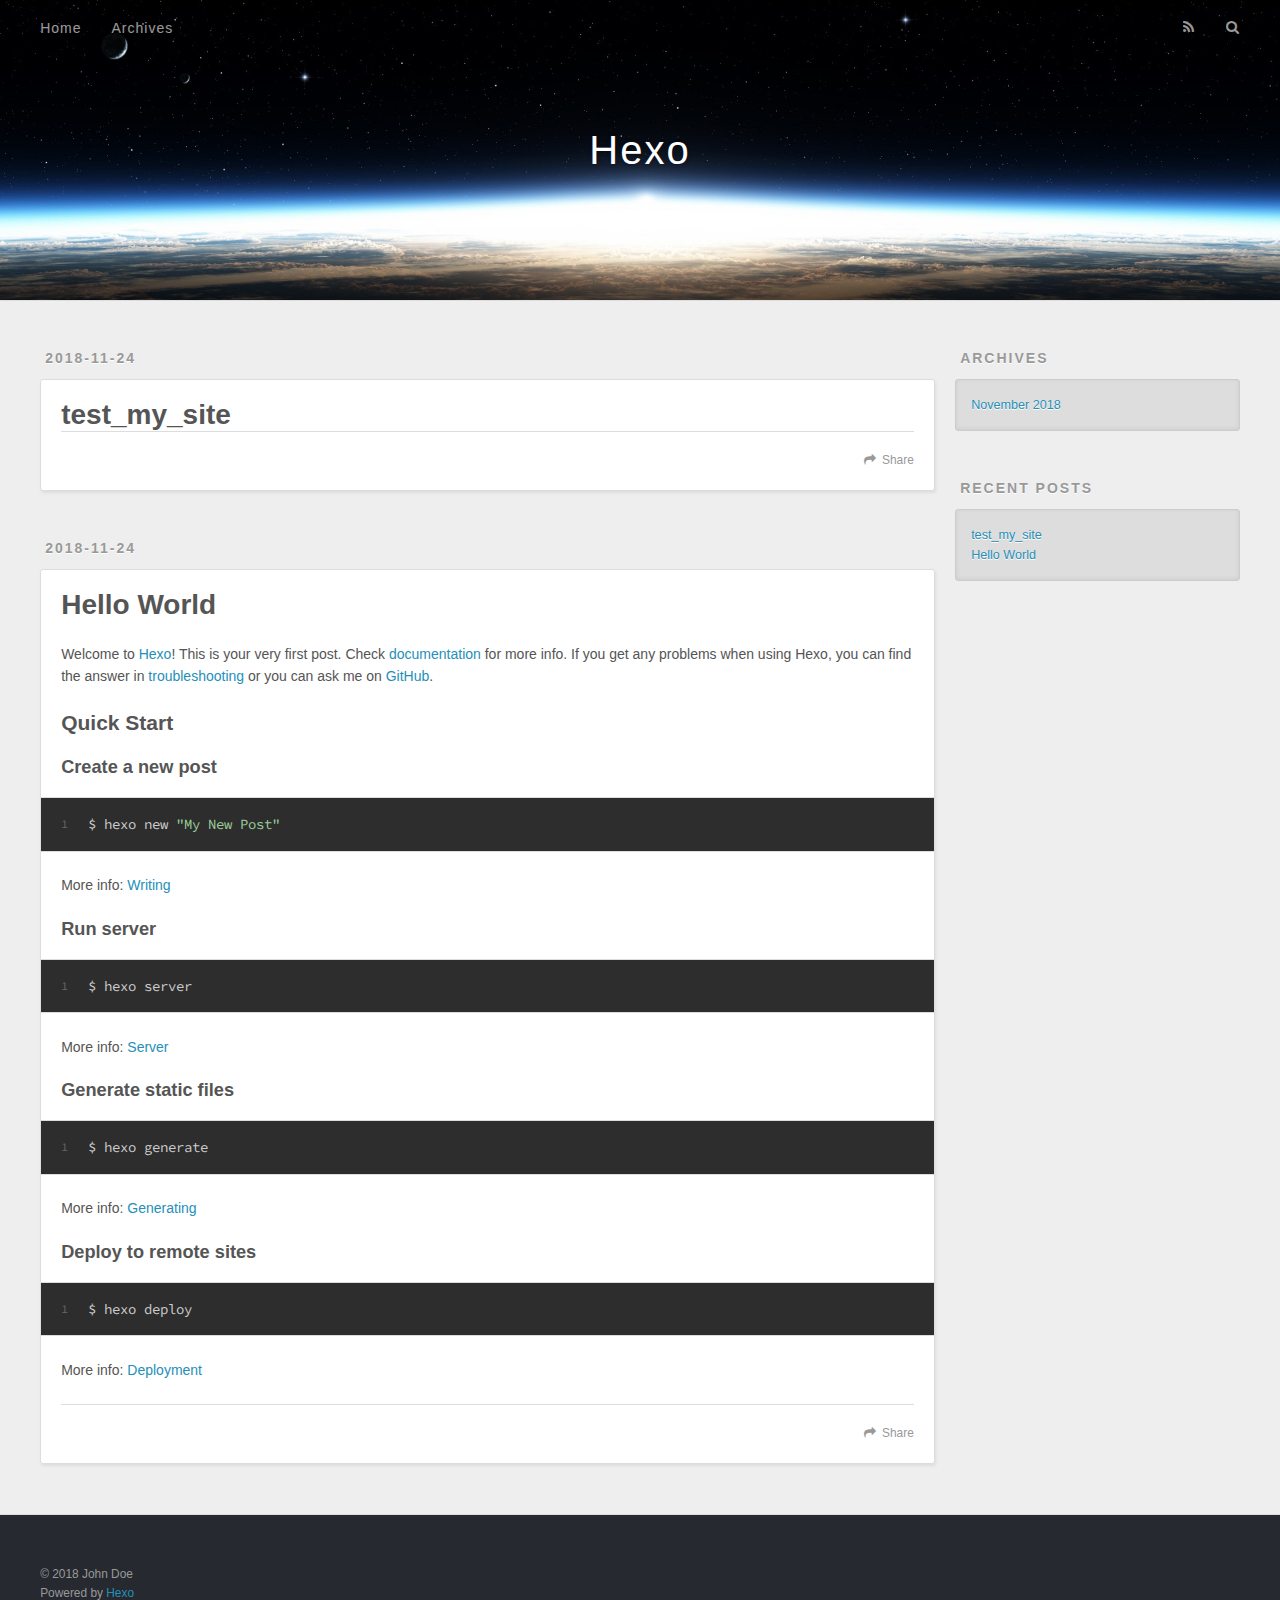
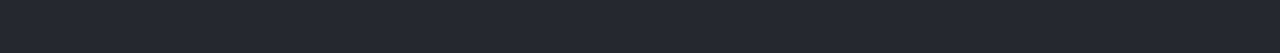
==== index.html @ c4f83f1c "Site updated: 2018-11-24 22:06:44" ====
<!DOCTYPE html>
<html>
<head><meta name="generator" content="Hexo 3.8.0">
  <meta charset="utf-8">
  

  
  <title>Hexo</title>
  <meta name="viewport" content="width=device-width, initial-scale=1, maximum-scale=1">
  <meta property="og:type" content="website">
<meta property="og:title" content="Hexo">
<meta property="og:url" content="http://yoursite.com/index.html">
<meta property="og:site_name" content="Hexo">
<meta property="og:locale" content="default">
<meta name="twitter:card" content="summary">
<meta name="twitter:title" content="Hexo">
  
    <link rel="alternate" href="/atom.xml" title="Hexo" type="application/atom+xml">
  
  
    <link rel="icon" href="/favicon.png">
  
  
    <link href="//fonts.googleapis.com/css?family=Source+Code+Pro" rel="stylesheet" type="text/css">
  
  <link rel="stylesheet" href="/css/style.css">
</head>
</html>
<body>
  <div id="container">
    <div id="wrap">
      <header id="header">
  <div id="banner"></div>
  <div id="header-outer" class="outer">
    <div id="header-title" class="inner">
      <h1 id="logo-wrap">
        <a href="/" id="logo">Hexo</a>
      </h1>
      
    </div>
    <div id="header-inner" class="inner">
      <nav id="main-nav">
        <a id="main-nav-toggle" class="nav-icon"></a>
        
          <a class="main-nav-link" href="/">Home</a>
        
          <a class="main-nav-link" href="/archives">Archives</a>
        
      </nav>
      <nav id="sub-nav">
        
          <a id="nav-rss-link" class="nav-icon" href="/atom.xml" title="RSS Feed"></a>
        
        <a id="nav-search-btn" class="nav-icon" title="Search"></a>
      </nav>
      <div id="search-form-wrap">
        <form action="//google.com/search" method="get" accept-charset="UTF-8" class="search-form"><input type="search" name="q" class="search-form-input" placeholder="Search"><button type="submit" class="search-form-submit">&#xF002;</button><input type="hidden" name="sitesearch" value="http://yoursite.com"></form>
      </div>
    </div>
  </div>
</header>
      <div class="outer">
        <section id="main">
  
    <article id="post-test-my-site" class="article article-type-post" itemscope="" itemprop="blogPost">
  <div class="article-meta">
    <a href="/2018/11/24/test-my-site/" class="article-date">
  <time datetime="2018-11-24T13:40:26.000Z" itemprop="datePublished">2018-11-24</time>
</a>
    
  </div>
  <div class="article-inner">
    
    
      <header class="article-header">
        
  
    <h1 itemprop="name">
      <a class="article-title" href="/2018/11/24/test-my-site/">test_my_site</a>
    </h1>
  

      </header>
    
    <div class="article-entry" itemprop="articleBody">
      
        
      
    </div>
    <footer class="article-footer">
      <a data-url="http://yoursite.com/2018/11/24/test-my-site/" data-id="cjovj2zyd0000s9ovvcb8umfa" class="article-share-link">Share</a>
      
      
    </footer>
  </div>
  
</article>


  
    <article id="post-hello-world" class="article article-type-post" itemscope="" itemprop="blogPost">
  <div class="article-meta">
    <a href="/2018/11/24/hello-world/" class="article-date">
  <time datetime="2018-11-24T13:38:12.000Z" itemprop="datePublished">2018-11-24</time>
</a>
    
  </div>
  <div class="article-inner">
    
    
      <header class="article-header">
        
  
    <h1 itemprop="name">
      <a class="article-title" href="/2018/11/24/hello-world/">Hello World</a>
    </h1>
  

      </header>
    
    <div class="article-entry" itemprop="articleBody">
      
        <p>Welcome to <a href="https://hexo.io/" target="_blank" rel="noopener">Hexo</a>! This is your very first post. Check <a href="https://hexo.io/docs/" target="_blank" rel="noopener">documentation</a> for more info. If you get any problems when using Hexo, you can find the answer in <a href="https://hexo.io/docs/troubleshooting.html" target="_blank" rel="noopener">troubleshooting</a> or you can ask me on <a href="https://github.com/hexojs/hexo/issues" target="_blank" rel="noopener">GitHub</a>.</p>
<h2 id="Quick-Start"><a href="#Quick-Start" class="headerlink" title="Quick Start"></a>Quick Start</h2><h3 id="Create-a-new-post"><a href="#Create-a-new-post" class="headerlink" title="Create a new post"></a>Create a new post</h3><figure class="highlight bash"><table><tr><td class="gutter"><pre><span class="line">1</span><br></pre></td><td class="code"><pre><span class="line">$ hexo new <span class="string">"My New Post"</span></span><br></pre></td></tr></table></figure>
<p>More info: <a href="https://hexo.io/docs/writing.html" target="_blank" rel="noopener">Writing</a></p>
<h3 id="Run-server"><a href="#Run-server" class="headerlink" title="Run server"></a>Run server</h3><figure class="highlight bash"><table><tr><td class="gutter"><pre><span class="line">1</span><br></pre></td><td class="code"><pre><span class="line">$ hexo server</span><br></pre></td></tr></table></figure>
<p>More info: <a href="https://hexo.io/docs/server.html" target="_blank" rel="noopener">Server</a></p>
<h3 id="Generate-static-files"><a href="#Generate-static-files" class="headerlink" title="Generate static files"></a>Generate static files</h3><figure class="highlight bash"><table><tr><td class="gutter"><pre><span class="line">1</span><br></pre></td><td class="code"><pre><span class="line">$ hexo generate</span><br></pre></td></tr></table></figure>
<p>More info: <a href="https://hexo.io/docs/generating.html" target="_blank" rel="noopener">Generating</a></p>
<h3 id="Deploy-to-remote-sites"><a href="#Deploy-to-remote-sites" class="headerlink" title="Deploy to remote sites"></a>Deploy to remote sites</h3><figure class="highlight bash"><table><tr><td class="gutter"><pre><span class="line">1</span><br></pre></td><td class="code"><pre><span class="line">$ hexo deploy</span><br></pre></td></tr></table></figure>
<p>More info: <a href="https://hexo.io/docs/deployment.html" target="_blank" rel="noopener">Deployment</a></p>

      
    </div>
    <footer class="article-footer">
      <a data-url="http://yoursite.com/2018/11/24/hello-world/" data-id="cjovj2zyi0001s9ov8eimo63n" class="article-share-link">Share</a>
      
      
    </footer>
  </div>
  
</article>


  


</section>
        
          <aside id="sidebar">
  
    

  
    

  
    
  
    
  <div class="widget-wrap">
    <h3 class="widget-title">Archives</h3>
    <div class="widget">
      <ul class="archive-list"><li class="archive-list-item"><a class="archive-list-link" href="/archives/2018/11/">November 2018</a></li></ul>
    </div>
  </div>


  
    
  <div class="widget-wrap">
    <h3 class="widget-title">Recent Posts</h3>
    <div class="widget">
      <ul>
        
          <li>
            <a href="/2018/11/24/test-my-site/">test_my_site</a>
          </li>
        
          <li>
            <a href="/2018/11/24/hello-world/">Hello World</a>
          </li>
        
      </ul>
    </div>
  </div>

  
</aside>
        
      </div>
      <footer id="footer">
  
  <div class="outer">
    <div id="footer-info" class="inner">
      &copy; 2018 John Doe<br>
      Powered by <a href="http://hexo.io/" target="_blank">Hexo</a>
    </div>
  </div>
</footer>
    </div>
    <nav id="mobile-nav">
  
    <a href="/" class="mobile-nav-link">Home</a>
  
    <a href="/archives" class="mobile-nav-link">Archives</a>
  
</nav>
    

<script src="//ajax.googleapis.com/ajax/libs/jquery/2.0.3/jquery.min.js"></script>


  <link rel="stylesheet" href="/fancybox/jquery.fancybox.css">
  <script src="/fancybox/jquery.fancybox.pack.js"></script>


<script src="/js/script.js"></script>



  </div>
</body>
</html>
---- css/style.css ----
body {
  width: 100%;
}
body:before,
body:after {
  content: "";
  display: table;
}
body:after {
  clear: both;
}
html,
body,
div,
span,
applet,
object,
iframe,
h1,
h2,
h3,
h4,
h5,
h6,
p,
blockquote,
pre,
a,
abbr,
acronym,
address,
big,
cite,
code,
del,
dfn,
em,
img,
ins,
kbd,
q,
s,
samp,
small,
strike,
strong,
sub,
sup,
tt,
var,
dl,
dt,
dd,
ol,
ul,
li,
fieldset,
form,
label,
legend,
table,
caption,
tbody,
tfoot,
thead,
tr,
th,
td {
  margin: 0;
  padding: 0;
  border: 0;
  outline: 0;
  font-weight: inherit;
  font-style: inherit;
  font-family: inherit;
  font-size: 100%;
  vertical-align: baseline;
}
body {
  line-height: 1;
  color: #000;
  background: #fff;
}
ol,
ul {
  list-style: none;
}
table {
  border-collapse: separate;
  border-spacing: 0;
  vertical-align: middle;
}
caption,
th,
td {
  text-align: left;
  font-weight: normal;
  vertical-align: middle;
}
a img {
  border: none;
}
input,
button {
  margin: 0;
  padding: 0;
}
input::-moz-focus-inner,
button::-moz-focus-inner {
  border: 0;
  padding: 0;
}
@font-face {
  font-family: FontAwesome;
  font-style: normal;
  font-weight: normal;
  src: url("fonts/fontawesome-webfont.eot?v=#4.0.3");
  src: url("fonts/fontawesome-webfont.eot?#iefix&v=#4.0.3") format("embedded-opentype"), url("fonts/fontawesome-webfont.woff?v=#4.0.3") format("woff"), url("fonts/fontawesome-webfont.ttf?v=#4.0.3") format("truetype"), url("fonts/fontawesome-webfont.svg#fontawesomeregular?v=#4.0.3") format("svg");
}
html,
body,
#container {
  height: 100%;
}
body {
  background: #eee;
  font: 14px -apple-system, BlinkMacSystemFont, "Segoe UI", "Roboto", "Oxygen", "Ubuntu", "Cantarell", "Fira Sans", "Droid Sans", "Helvetica Neue", sans-serif;
  -webkit-text-size-adjust: 100%;
}
.outer {
  max-width: 1220px;
  margin: 0 auto;
  padding: 0 20px;
}
.outer:before,
.outer:after {
  content: "";
  display: table;
}
.outer:after {
  clear: both;
}
.inner {
  display: inline;
  float: left;
  width: 98.33333333333333%;
  margin: 0 0.833333333333333%;
}
.left,
.alignleft {
  float: left;
}
.right,
.alignright {
  float: right;
}
.clear {
  clear: both;
}
#container {
  position: relative;
}
.mobile-nav-on {
  overflow: hidden;
}
#wrap {
  height: 100%;
  width: 100%;
  position: absolute;
  top: 0;
  left: 0;
  -webkit-transition: 0.2s ease-out;
  -moz-transition: 0.2s ease-out;
  -ms-transition: 0.2s ease-out;
  transition: 0.2s ease-out;
  z-index: 1;
  background: #eee;
}
.mobile-nav-on #wrap {
  left: 280px;
}
@media screen and (min-width: 768px) {
  #main {
    display: inline;
    float: left;
    width: 73.33333333333333%;
    margin: 0 0.833333333333333%;
  }
}
.article-date,
.article-category-link,
.archive-year,
.widget-title {
  text-decoration: none;
  text-transform: uppercase;
  letter-spacing: 2px;
  color: #999;
  margin-bottom: 1em;
  margin-left: 5px;
  line-height: 1em;
  text-shadow: 0 1px #fff;
  font-weight: bold;
}
.article-inner,
.archive-article-inner {
  background: #fff;
  -webkit-box-shadow: 1px 2px 3px #ddd;
  box-shadow: 1px 2px 3px #ddd;
  border: 1px solid #ddd;
  border-radius: 3px;
}
.article-entry h1,
.widget h1 {
  font-size: 2em;
}
.article-entry h2,
.widget h2 {
  font-size: 1.5em;
}
.article-entry h3,
.widget h3 {
  font-size: 1.3em;
}
.article-entry h4,
.widget h4 {
  font-size: 1.2em;
}
.article-entry h5,
.widget h5 {
  font-size: 1em;
}
.article-entry h6,
.widget h6 {
  font-size: 1em;
  color: #999;
}
.article-entry hr,
.widget hr {
  border: 1px dashed #ddd;
}
.article-entry strong,
.widget strong {
  font-weight: bold;
}
.article-entry em,
.widget em,
.article-entry cite,
.widget cite {
  font-style: italic;
}
.article-entry sup,
.widget sup,
.article-entry sub,
.widget sub {
  font-size: 0.75em;
  line-height: 0;
  position: relative;
  vertical-align: baseline;
}
.article-entry sup,
.widget sup {
  top: -0.5em;
}
.article-entry sub,
.widget sub {
  bottom: -0.2em;
}
.article-entry small,
.widget small {
  font-size: 0.85em;
}
.article-entry acronym,
.widget acronym,
.article-entry abbr,
.widget abbr {
  border-bottom: 1px dotted;
}
.article-entry ul,
.widget ul,
.article-entry ol,
.widget ol,
.article-entry dl,
.widget dl {
  margin: 0 20px;
  line-height: 1.6em;
}
.article-entry ul ul,
.widget ul ul,
.article-entry ol ul,
.widget ol ul,
.article-entry ul ol,
.widget ul ol,
.article-entry ol ol,
.widget ol ol {
  margin-top: 0;
  margin-bottom: 0;
}
.article-entry ul,
.widget ul {
  list-style: disc;
}
.article-entry ol,
.widget ol {
  list-style: decimal;
}
.article-entry dt,
.widget dt {
  font-weight: bold;
}
#header {
  height: 300px;
  position: relative;
  border-bottom: 1px solid #ddd;
}
#header:before,
#header:after {
  content: "";
  position: absolute;
  left: 0;
  right: 0;
  height: 40px;
}
#header:before {
  top: 0;
  background: -webkit-linear-gradient(rgba(0,0,0,0.2), transparent);
  background: -moz-linear-gradient(rgba(0,0,0,0.2), transparent);
  background: -ms-linear-gradient(rgba(0,0,0,0.2), transparent);
  background: linear-gradient(rgba(0,0,0,0.2), transparent);
}
#header:after {
  bottom: 0;
  background: -webkit-linear-gradient(transparent, rgba(0,0,0,0.2));
  background: -moz-linear-gradient(transparent, rgba(0,0,0,0.2));
  background: -ms-linear-gradient(transparent, rgba(0,0,0,0.2));
  background: linear-gradient(transparent, rgba(0,0,0,0.2));
}
#header-outer {
  height: 100%;
  position: relative;
}
#header-inner {
  position: relative;
  overflow: hidden;
}
#banner {
  position: absolute;
  top: 0;
  left: 0;
  width: 100%;
  height: 100%;
  background: url("images/banner.jpg") center #000;
  -webkit-background-size: cover;
  -moz-background-size: cover;
  background-size: cover;
  z-index: -1;
}
#header-title {
  text-align: center;
  height: 40px;
  position: absolute;
  top: 50%;
  left: 0;
  margin-top: -20px;
}
#logo,
#subtitle {
  text-decoration: none;
  color: #fff;
  font-weight: 300;
  text-shadow: 0 1px 4px rgba(0,0,0,0.3);
}
#logo {
  font-size: 40px;
  line-height: 40px;
  letter-spacing: 2px;
}
#subtitle {
  font-size: 16px;
  line-height: 16px;
  letter-spacing: 1px;
}
#subtitle-wrap {
  margin-top: 16px;
}
#main-nav {
  float: left;
  margin-left: -15px;
}
.nav-icon,
.main-nav-link {
  float: left;
  color: #fff;
  opacity: 0.6;
  text-decoration: none;
  text-shadow: 0 1px rgba(0,0,0,0.2);
  -webkit-transition: opacity 0.2s;
  -moz-transition: opacity 0.2s;
  -ms-transition: opacity 0.2s;
  transition: opacity 0.2s;
  display: block;
  padding: 20px 15px;
}
.nav-icon:hover,
.main-nav-link:hover {
  opacity: 1;
}
.nav-icon {
  font-family: FontAwesome;
  text-align: center;
  font-size: 14px;
  width: 14px;
  height: 14px;
  padding: 20px 15px;
  position: relative;
  cursor: pointer;
}
.main-nav-link {
  font-weight: 300;
  letter-spacing: 1px;
}
@media screen and (max-width: 479px) {
  .main-nav-link {
    display: none;
  }
}
#main-nav-toggle {
  display: none;
}
#main-nav-toggle:before {
  content: "\f0c9";
}
@media screen and (max-width: 479px) {
  #main-nav-toggle {
    display: block;
  }
}
#sub-nav {
  float: right;
  margin-right: -15px;
}
#nav-rss-link:before {
  content: "\f09e";
}
#nav-search-btn:before {
  content: "\f002";
}
#search-form-wrap {
  position: absolute;
  top: 15px;
  width: 150px;
  height: 30px;
  right: -150px;
  opacity: 0;
  -webkit-transition: 0.2s ease-out;
  -moz-transition: 0.2s ease-out;
  -ms-transition: 0.2s ease-out;
  transition: 0.2s ease-out;
}
#search-form-wrap.on {
  opacity: 1;
  right: 0;
}
@media screen and (max-width: 479px) {
  #search-form-wrap {
    width: 100%;
    right: -100%;
  }
}
.search-form {
  position: absolute;
  top: 0;
  left: 0;
  right: 0;
  background: #fff;
  padding: 5px 15px;
  border-radius: 15px;
  -webkit-box-shadow: 0 0 10px rgba(0,0,0,0.3);
  box-shadow: 0 0 10px rgba(0,0,0,0.3);
}
.search-form-input {
  border: none;
  background: none;
  color: #555;
  width: 100%;
  font: 13px -apple-system, BlinkMacSystemFont, "Segoe UI", "Roboto", "Oxygen", "Ubuntu", "Cantarell", "Fira Sans", "Droid Sans", "Helvetica Neue", sans-serif;
  outline: none;
}
.search-form-input::-webkit-search-results-decoration,
.search-form-input::-webkit-search-cancel-button {
  -webkit-appearance: none;
}
.search-form-submit {
  position: absolute;
  top: 50%;
  right: 10px;
  margin-top: -7px;
  font: 13px FontAwesome;
  border: none;
  background: none;
  color: #bbb;
  cursor: pointer;
}
.search-form-submit:hover,
.search-form-submit:focus {
  color: #777;
}
.article {
  margin: 50px 0;
}
.article-inner {
  overflow: hidden;
}
.article-meta:before,
.article-meta:after {
  content: "";
  display: table;
}
.article-meta:after {
  clear: both;
}
.article-date {
  float: left;
}
.article-category {
  float: left;
  line-height: 1em;
  color: #ccc;
  text-shadow: 0 1px #fff;
  margin-left: 8px;
}
.article-category:before {
  content: "\2022";
}
.article-category-link {
  margin: 0 12px 1em;
}
.article-header {
  padding: 20px 20px 0;
}
.article-title {
  text-decoration: none;
  font-size: 2em;
  font-weight: bold;
  color: #555;
  line-height: 1.1em;
  -webkit-transition: color 0.2s;
  -moz-transition: color 0.2s;
  -ms-transition: color 0.2s;
  transition: color 0.2s;
}
a.article-title:hover {
  color: #258fb8;
}
.article-entry {
  color: #555;
  padding: 0 20px;
}
.article-entry:before,
.article-entry:after {
  content: "";
  display: table;
}
.article-entry:after {
  clear: both;
}
.article-entry p,
.article-entry table {
  line-height: 1.6em;
  margin: 1.6em 0;
}
.article-entry h1,
.article-entry h2,
.article-entry h3,
.article-entry h4,
.article-entry h5,
.article-entry h6 {
  font-weight: bold;
}
.article-entry h1,
.article-entry h2,
.article-entry h3,
.article-entry h4,
.article-entry h5,
.article-entry h6 {
  line-height: 1.1em;
  margin: 1.1em 0;
}
.article-entry a {
  color: #258fb8;
  text-decoration: none;
}
.article-entry a:hover {
  text-decoration: underline;
}
.article-entry ul,
.article-entry ol,
.article-entry dl {
  margin-top: 1.6em;
  margin-bottom: 1.6em;
}
.article-entry img,
.article-entry video {
  max-width: 100%;
  height: auto;
  display: block;
  margin: auto;
}
.article-entry iframe {
  border: none;
}
.article-entry table {
  width: 100%;
  border-collapse: collapse;
  border-spacing: 0;
}
.article-entry th {
  font-weight: bold;
  border-bottom: 3px solid #ddd;
  padding-bottom: 0.5em;
}
.article-entry td {
  border-bottom: 1px solid #ddd;
  padding: 10px 0;
}
.article-entry blockquote {
  font-family: Georgia, "Times New Roman", serif;
  font-size: 1.4em;
  margin: 1.6em 20px;
  text-align: center;
}
.article-entry blockquote footer {
  font-size: 14px;
  margin: 1.6em 0;
  font-family: -apple-system, BlinkMacSystemFont, "Segoe UI", "Roboto", "Oxygen", "Ubuntu", "Cantarell", "Fira Sans", "Droid Sans", "Helvetica Neue", sans-serif;
}
.article-entry blockquote footer cite:before {
  content: "—";
  padding: 0 0.5em;
}
.article-entry .pullquote {
  text-align: left;
  width: 45%;
  margin: 0;
}
.article-entry .pullquote.left {
  margin-left: 0.5em;
  margin-right: 1em;
}
.article-entry .pullquote.right {
  margin-right: 0.5em;
  margin-left: 1em;
}
.article-entry .caption {
  color: #999;
  display: block;
  font-size: 0.9em;
  margin-top: 0.5em;
  position: relative;
  text-align: center;
}
.article-entry .video-container {
  position: relative;
  padding-top: 56.25%;
  height: 0;
  overflow: hidden;
}
.article-entry .video-container iframe,
.article-entry .video-container object,
.article-entry .video-container embed {
  position: absolute;
  top: 0;
  left: 0;
  width: 100%;
  height: 100%;
  margin-top: 0;
}
.article-more-link a {
  display: inline-block;
  line-height: 1em;
  padding: 6px 15px;
  border-radius: 15px;
  background: #eee;
  color: #999;
  text-shadow: 0 1px #fff;
  text-decoration: none;
}
.article-more-link a:hover {
  background: #258fb8;
  color: #fff;
  text-decoration: none;
  text-shadow: 0 1px #1e7293;
}
.article-footer {
  font-size: 0.85em;
  line-height: 1.6em;
  border-top: 1px solid #ddd;
  padding-top: 1.6em;
  margin: 0 20px 20px;
}
.article-footer:before,
.article-footer:after {
  content: "";
  display: table;
}
.article-footer:after {
  clear: both;
}
.article-footer a {
  color: #999;
  text-decoration: none;
}
.article-footer a:hover {
  color: #555;
}
.article-tag-list-item {
  float: left;
  margin-right: 10px;
}
.article-tag-list-link:before {
  content: "#";
}
.article-comment-link {
  float: right;
}
.article-comment-link:before {
  content: "\f075";
  font-family: FontAwesome;
  padding-right: 8px;
}
.article-share-link {
  cursor: pointer;
  float: right;
  margin-left: 20px;
}
.article-share-link:before {
  content: "\f064";
  font-family: FontAwesome;
  padding-right: 6px;
}
#article-nav {
  position: relative;
}
#article-nav:before,
#article-nav:after {
  content: "";
  display: table;
}
#article-nav:after {
  clear: both;
}
@media screen and (min-width: 768px) {
  #article-nav {
    margin: 50px 0;
  }
  #article-nav:before {
    width: 8px;
    height: 8px;
    position: absolute;
    top: 50%;
    left: 50%;
    margin-top: -4px;
    margin-left: -4px;
    content: "";
    border-radius: 50%;
    background: #ddd;
    -webkit-box-shadow: 0 1px 2px #fff;
    box-shadow: 0 1px 2px #fff;
  }
}
.article-nav-link-wrap {
  text-decoration: none;
  text-shadow: 0 1px #fff;
  color: #999;
  -webkit-box-sizing: border-box;
  -moz-box-sizing: border-box;
  box-sizing: border-box;
  margin-top: 50px;
  text-align: center;
  display: block;
}
.article-nav-link-wrap:hover {
  color: #555;
}
@media screen and (min-width: 768px) {
  .article-nav-link-wrap {
    width: 50%;
    margin-top: 0;
  }
}
@media screen and (min-width: 768px) {
  #article-nav-newer {
    float: left;
    text-align: right;
    padding-right: 20px;
  }
}
@media screen and (min-width: 768px) {
  #article-nav-older {
    float: right;
    text-align: left;
    padding-left: 20px;
  }
}
.article-nav-caption {
  text-transform: uppercase;
  letter-spacing: 2px;
  color: #ddd;
  line-height: 1em;
  font-weight: bold;
}
#article-nav-newer .article-nav-caption {
  margin-right: -2px;
}
.article-nav-title {
  font-size: 0.85em;
  line-height: 1.6em;
  margin-top: 0.5em;
}
.article-share-box {
  position: absolute;
  display: none;
  background: #fff;
  -webkit-box-shadow: 1px 2px 10px rgba(0,0,0,0.2);
  box-shadow: 1px 2px 10px rgba(0,0,0,0.2);
  border-radius: 3px;
  margin-left: -145px;
  overflow: hidden;
  z-index: 1;
}
.article-share-box.on {
  display: block;
}
.article-share-input {
  width: 100%;
  background: none;
  -webkit-box-sizing: border-box;
  -moz-box-sizing: border-box;
  box-sizing: border-box;
  font: 14px -apple-system, BlinkMacSystemFont, "Segoe UI", "Roboto", "Oxygen", "Ubuntu", "Cantarell", "Fira Sans", "Droid Sans", "Helvetica Neue", sans-serif;
  padding: 0 15px;
  color: #555;
  outline: none;
  border: 1px solid #ddd;
  border-radius: 3px 3px 0 0;
  height: 36px;
  line-height: 36px;
}
.article-share-links {
  background: #eee;
}
.article-share-links:before,
.article-share-links:after {
  content: "";
  display: table;
}
.article-share-links:after {
  clear: both;
}
.article-share-twitter,
.article-share-facebook,
.article-share-pinterest,
.article-share-google {
  width: 50px;
  height: 36px;
  display: block;
  float: left;
  position: relative;
  color: #999;
  text-shadow: 0 1px #fff;
}
.article-share-twitter:before,
.article-share-facebook:before,
.article-share-pinterest:before,
.article-share-google:before {
  font-size: 20px;
  font-family: FontAwesome;
  width: 20px;
  height: 20px;
  position: absolute;
  top: 50%;
  left: 50%;
  margin-top: -10px;
  margin-left: -10px;
  text-align: center;
}
.article-share-twitter:hover,
.article-share-facebook:hover,
.article-share-pinterest:hover,
.article-share-google:hover {
  color: #fff;
}
.article-share-twitter:before {
  content: "\f099";
}
.article-share-twitter:hover {
  background: #00aced;
  text-shadow: 0 1px #008abe;
}
.article-share-facebook:before {
  content: "\f09a";
}
.article-share-facebook:hover {
  background: #3b5998;
  text-shadow: 0 1px #2f477a;
}
.article-share-pinterest:before {
  content: "\f0d2";
}
.article-share-pinterest:hover {
  background: #cb2027;
  text-shadow: 0 1px #a21a1f;
}
.article-share-google:before {
  content: "\f0d5";
}
.article-share-google:hover {
  background: #dd4b39;
  text-shadow: 0 1px #be3221;
}
.article-gallery {
  background: #000;
  position: relative;
}
.article-gallery-photos {
  position: relative;
  overflow: hidden;
}
.article-gallery-img {
  display: none;
  max-width: 100%;
}
.article-gallery-img:first-child {
  display: block;
}
.article-gallery-img.loaded {
  position: absolute;
  display: block;
}
.article-gallery-img img {
  display: block;
  max-width: 100%;
  margin: 0 auto;
}
#comments {
  background: #fff;
  -webkit-box-shadow: 1px 2px 3px #ddd;
  box-shadow: 1px 2px 3px #ddd;
  padding: 20px;
  border: 1px solid #ddd;
  border-radius: 3px;
  margin: 50px 0;
}
#comments a {
  color: #258fb8;
}
.archives-wrap {
  margin: 50px 0;
}
.archives:before,
.archives:after {
  content: "";
  display: table;
}
.archives:after {
  clear: both;
}
.archive-year-wrap {
  margin-bottom: 1em;
}
.archives {
  -webkit-column-gap: 10px;
  -moz-column-gap: 10px;
  column-gap: 10px;
}
@media screen and (min-width: 480px) and (max-width: 767px) {
  .archives {
    -webkit-column-count: 2;
    -moz-column-count: 2;
    column-count: 2;
  }
}
@media screen and (min-width: 768px) {
  .archives {
    -webkit-column-count: 3;
    -moz-column-count: 3;
    column-count: 3;
  }
}
.archive-article {
  -webkit-column-break-inside: avoid;
  page-break-inside: avoid;
  overflow: hidden;
  break-inside: avoid-column;
}
.archive-article-inner {
  padding: 10px;
  margin-bottom: 15px;
}
.archive-article-title {
  text-decoration: none;
  font-weight: bold;
  color: #555;
  -webkit-transition: color 0.2s;
  -moz-transition: color 0.2s;
  -ms-transition: color 0.2s;
  transition: color 0.2s;
  line-height: 1.6em;
}
.archive-article-title:hover {
  color: #258fb8;
}
.archive-article-footer {
  margin-top: 1em;
}
.archive-article-date {
  color: #999;
  text-decoration: none;
  font-size: 0.85em;
  line-height: 1em;
  margin-bottom: 0.5em;
  display: block;
}
#page-nav {
  margin: 50px auto;
  background: #fff;
  -webkit-box-shadow: 1px 2px 3px #ddd;
  box-shadow: 1px 2px 3px #ddd;
  border: 1px solid #ddd;
  border-radius: 3px;
  text-align: center;
  color: #999;
  overflow: hidden;
}
#page-nav:before,
#page-nav:after {
  content: "";
  display: table;
}
#page-nav:after {
  clear: both;
}
#page-nav a,
#page-nav span {
  padding: 10px 20px;
  line-height: 1;
  height: 2ex;
}
#page-nav a {
  color: #999;
  text-decoration: none;
}
#page-nav a:hover {
  background: #999;
  color: #fff;
}
#page-nav .prev {
  float: left;
}
#page-nav .next {
  float: right;
}
#page-nav .page-number {
  display: inline-block;
}
@media screen and (max-width: 479px) {
  #page-nav .page-number {
    display: none;
  }
}
#page-nav .current {
  color: #555;
  font-weight: bold;
}
#page-nav .space {
  color: #ddd;
}
#footer {
  background: #262a30;
  padding: 50px 0;
  border-top: 1px solid #ddd;
  color: #999;
}
#footer a {
  color: #258fb8;
  text-decoration: none;
}
#footer a:hover {
  text-decoration: underline;
}
#footer-info {
  line-height: 1.6em;
  font-size: 0.85em;
}
.article-entry pre,
.article-entry .highlight {
  background: #2d2d2d;
  margin: 0 -20px;
  padding: 15px 20px;
  border-style: solid;
  border-color: #ddd;
  border-width: 1px 0;
  overflow: auto;
  color: #ccc;
  line-height: 22.400000000000002px;
}
.article-entry .highlight .gutter pre,
.article-entry .gist .gist-file .gist-data .line-numbers {
  color: #666;
  font-size: 0.85em;
}
.article-entry pre,
.article-entry code {
  font-family: "Source Code Pro", Consolas, Monaco, Menlo, Consolas, monospace;
}
.article-entry code {
  background: #eee;
  text-shadow: 0 1px #fff;
  padding: 0 0.3em;
}
.article-entry pre code {
  background: none;
  text-shadow: none;
  padding: 0;
}
.article-entry .highlight pre {
  border: none;
  margin: 0;
  padding: 0;
}
.article-entry .highlight table {
  margin: 0;
  width: auto;
}
.article-entry .highlight td {
  border: none;
  padding: 0;
}
.article-entry .highlight figcaption {
  font-size: 0.85em;
  color: #999;
  line-height: 1em;
  margin-bottom: 1em;
}
.article-entry .highlight figcaption:before,
.article-entry .highlight figcaption:after {
  content: "";
  display: table;
}
.article-entry .highlight figcaption:after {
  clear: both;
}
.article-entry .highlight figcaption a {
  float: right;
}
.article-entry .highlight .gutter pre {
  text-align: right;
  padding-right: 20px;
}
.article-entry .highlight .line {
  height: 22.400000000000002px;
}
.article-entry .highlight .line.marked {
  background: #515151;
}
.article-entry .gist {
  margin: 0 -20px;
  border-style: solid;
  border-color: #ddd;
  border-width: 1px 0;
  background: #2d2d2d;
  padding: 15px 20px 15px 0;
}
.article-entry .gist .gist-file {
  border: none;
  font-family: "Source Code Pro", Consolas, Monaco, Menlo, Consolas, monospace;
  margin: 0;
}
.article-entry .gist .gist-file .gist-data {
  background: none;
  border: none;
}
.article-entry .gist .gist-file .gist-data .line-numbers {
  background: none;
  border: none;
  padding: 0 20px 0 0;
}
.article-entry .gist .gist-file .gist-data .line-data {
  padding: 0 !important;
}
.article-entry .gist .gist-file .highlight {
  margin: 0;
  padding: 0;
  border: none;
}
.article-entry .gist .gist-file .gist-meta {
  background: #2d2d2d;
  color: #999;
  font: 0.85em -apple-system, BlinkMacSystemFont, "Segoe UI", "Roboto", "Oxygen", "Ubuntu", "Cantarell", "Fira Sans", "Droid Sans", "Helvetica Neue", sans-serif;
  text-shadow: 0 0;
  padding: 0;
  margin-top: 1em;
  margin-left: 20px;
}
.article-entry .gist .gist-file .gist-meta a {
  color: #258fb8;
  font-weight: normal;
}
.article-entry .gist .gist-file .gist-meta a:hover {
  text-decoration: underline;
}
pre .comment,
pre .title {
  color: #999;
}
pre .variable,
pre .attribute,
pre .tag,
pre .regexp,
pre .ruby .constant,
pre .xml .tag .title,
pre .xml .pi,
pre .xml .doctype,
pre .html .doctype,
pre .css .id,
pre .css .class,
pre .css .pseudo {
  color: #f2777a;
}
pre .number,
pre .preprocessor,
pre .built_in,
pre .literal,
pre .params,
pre .constant {
  color: #f99157;
}
pre .class,
pre .ruby .class .title,
pre .css .rules .attribute {
  color: #9c9;
}
pre .string,
pre .value,
pre .inheritance,
pre .header,
pre .ruby .symbol,
pre .xml .cdata {
  color: #9c9;
}
pre .css .hexcolor {
  color: #6cc;
}
pre .function,
pre .python .decorator,
pre .python .title,
pre .ruby .function .title,
pre .ruby .title .keyword,
pre .perl .sub,
pre .javascript .title,
pre .coffeescript .title {
  color: #69c;
}
pre .keyword,
pre .javascript .function {
  color: #c9c;
}
@media screen and (max-width: 479px) {
  #mobile-nav {
    position: absolute;
    top: 0;
    left: 0;
    width: 280px;
    height: 100%;
    background: #191919;
    border-right: 1px solid #fff;
  }
}
@media screen and (max-width: 479px) {
  .mobile-nav-link {
    display: block;
    color: #999;
    text-decoration: none;
    padding: 15px 20px;
    font-weight: bold;
  }
  .mobile-nav-link:hover {
    color: #fff;
  }
}
@media screen and (min-width: 768px) {
  #sidebar {
    display: inline;
    float: left;
    width: 23.333333333333332%;
    margin: 0 0.833333333333333%;
  }
}
.widget-wrap {
  margin: 50px 0;
}
.widget {
  color: #777;
  text-shadow: 0 1px #fff;
  background: #ddd;
  -webkit-box-shadow: 0 -1px 4px #ccc inset;
  box-shadow: 0 -1px 4px #ccc inset;
  border: 1px solid #ccc;
  padding: 15px;
  border-radius: 3px;
}
.widget a {
  color: #258fb8;
  text-decoration: none;
}
.widget a:hover {
  text-decoration: underline;
}
.widget ul ul,
.widget ol ul,
.widget dl ul,
.widget ul ol,
.widget ol ol,
.widget dl ol,
.widget ul dl,
.widget ol dl,
.widget dl dl {
  margin-left: 15px;
  list-style: disc;
}
.widget {
  line-height: 1.6em;
  word-wrap: break-word;
  font-size: 0.9em;
}
.widget ul,
.widget ol {
  list-style: none;
  margin: 0;
}
.widget ul ul,
.widget ol ul,
.widget ul ol,
.widget ol ol {
  margin: 0 20px;
}
.widget ul ul,
.widget ol ul {
  list-style: disc;
}
.widget ul ol,
.widget ol ol {
  list-style: decimal;
}
.category-list-count,
.tag-list-count,
.archive-list-count {
  padding-left: 5px;
  color: #999;
  font-size: 0.85em;
}
.category-list-count:before,
.tag-list-count:before,
.archive-list-count:before {
  content: "(";
}
.category-list-count:after,
.tag-list-count:after,
.archive-list-count:after {
  content: ")";
}
.tagcloud a {
  margin-right: 5px;
  display: inline-block;
}
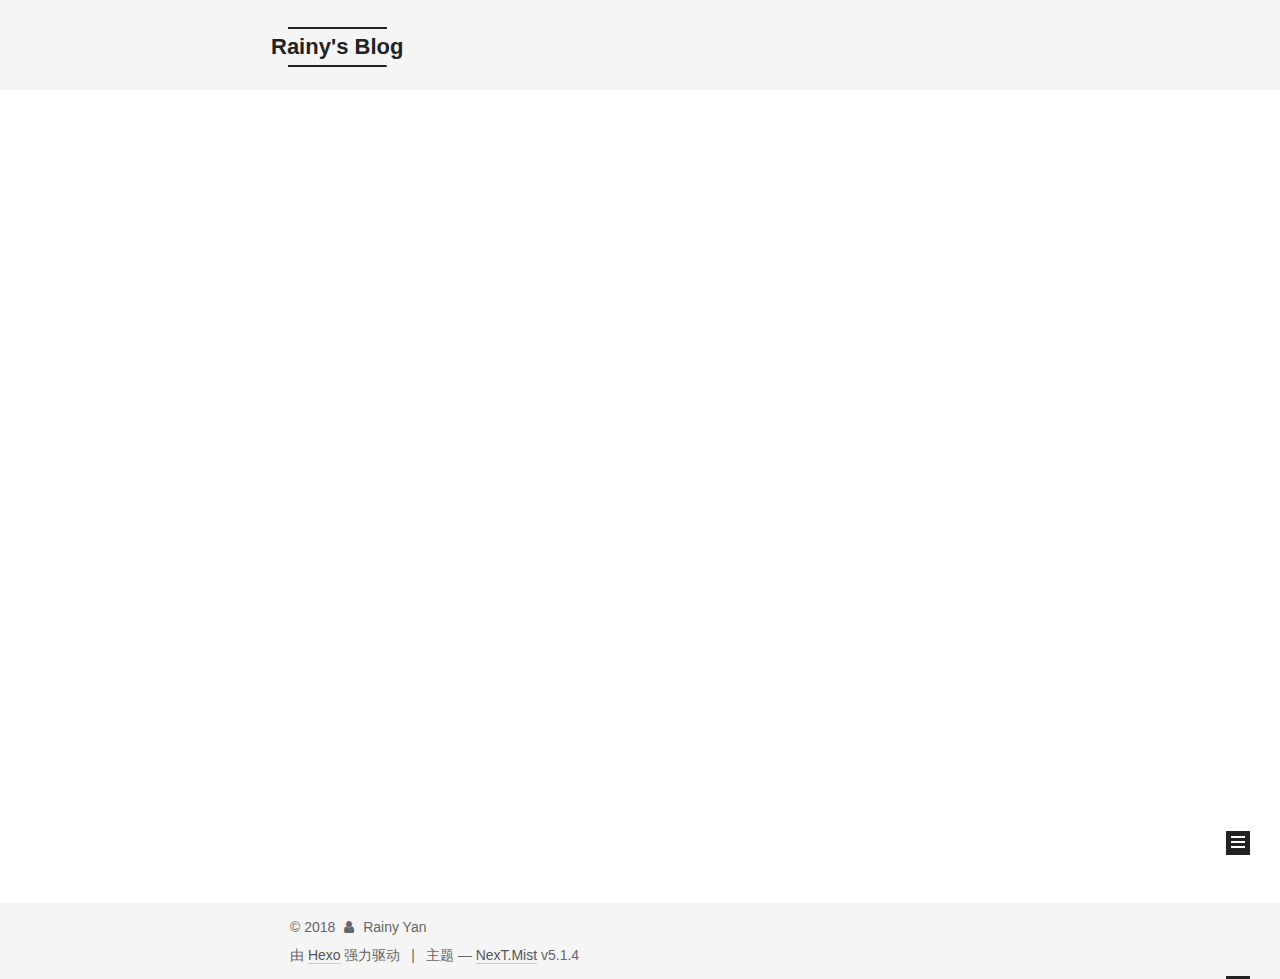
==== commit 61bf55d6: "Site updated: 2018-11-24 22:28:05" ====
--- a/index.html
+++ b/index.html
@@ -1,224 +1,733 @@
 <!DOCTYPE html>
-<html>
+
+
+
+  
+
+
+<html class="theme-next mist use-motion" lang="zh-Hans">
 <head><meta name="generator" content="Hexo 3.8.0">
-  <meta charset="utf-8">
-  
-
-  
-  <title>Hexo</title>
-  <meta name="viewport" content="width=device-width, initial-scale=1, maximum-scale=1">
-  <meta property="og:type" content="website">
-<meta property="og:title" content="Hexo">
+  <meta charset="UTF-8">
+<meta http-equiv="X-UA-Compatible" content="IE=edge">
+<meta name="viewport" content="width=device-width, initial-scale=1, maximum-scale=1">
+<meta name="theme-color" content="#222">
+
+
+
+
+
+
+
+
+
+<meta http-equiv="Cache-Control" content="no-transform">
+<meta http-equiv="Cache-Control" content="no-siteapp">
+
+
+
+
+
+
+
+
+
+
+
+
+
+
+
+
+  
+  
+  <link href="/lib/fancybox/source/jquery.fancybox.css?v=2.1.5" rel="stylesheet" type="text/css">
+
+
+
+
+
+
+
+<link href="/lib/font-awesome/css/font-awesome.min.css?v=4.6.2" rel="stylesheet" type="text/css">
+
+<link href="/css/main.css?v=5.1.4" rel="stylesheet" type="text/css">
+
+
+  <link rel="apple-touch-icon" sizes="180x180" href="/images/apple-touch-icon-next.png?v=5.1.4">
+
+
+  <link rel="icon" type="image/png" sizes="32x32" href="/images/favicon-32x32-next.png?v=5.1.4">
+
+
+  <link rel="icon" type="image/png" sizes="16x16" href="/images/favicon-16x16-next.png?v=5.1.4">
+
+
+  <link rel="mask-icon" href="/images/logo.svg?v=5.1.4" color="#222">
+
+
+
+
+
+  <meta name="keywords" content="Hexo, NexT">
+
+
+
+
+
+
+
+
+
+
+<meta property="og:type" content="website">
+<meta property="og:title" content="Rainy&#39;s Blog">
 <meta property="og:url" content="http://yoursite.com/index.html">
-<meta property="og:site_name" content="Hexo">
-<meta property="og:locale" content="default">
+<meta property="og:site_name" content="Rainy&#39;s Blog">
+<meta property="og:locale" content="zh-Hans">
 <meta name="twitter:card" content="summary">
-<meta name="twitter:title" content="Hexo">
-  
-    <link rel="alternate" href="/atom.xml" title="Hexo" type="application/atom+xml">
-  
-  
-    <link rel="icon" href="/favicon.png">
-  
-  
-    <link href="//fonts.googleapis.com/css?family=Source+Code+Pro" rel="stylesheet" type="text/css">
-  
-  <link rel="stylesheet" href="/css/style.css">
+<meta name="twitter:title" content="Rainy&#39;s Blog">
+
+
+
+<script type="text/javascript" id="hexo.configurations">
+  var NexT = window.NexT || {};
+  var CONFIG = {
+    root: '/',
+    scheme: 'Mist',
+    version: '5.1.4',
+    sidebar: {"position":"left","display":"post","offset":12,"b2t":false,"scrollpercent":false,"onmobile":false},
+    fancybox: true,
+    tabs: true,
+    motion: {"enable":true,"async":false,"transition":{"post_block":"fadeIn","post_header":"slideDownIn","post_body":"slideDownIn","coll_header":"slideLeftIn","sidebar":"slideUpIn"}},
+    duoshuo: {
+      userId: '0',
+      author: '博主'
+    },
+    algolia: {
+      applicationID: '',
+      apiKey: '',
+      indexName: '',
+      hits: {"per_page":10},
+      labels: {"input_placeholder":"Search for Posts","hits_empty":"We didn't find any results for the search: ${query}","hits_stats":"${hits} results found in ${time} ms"}
+    }
+  };
+</script>
+
+
+
+  <link rel="canonical" href="http://yoursite.com/">
+
+
+
+
+
+  <title>Rainy's Blog</title>
+  
+
+
+
+
+
+
+
+
 </head>
-</html>
-<body>
-  <div id="container">
-    <div id="wrap">
-      <header id="header">
-  <div id="banner"></div>
-  <div id="header-outer" class="outer">
-    <div id="header-title" class="inner">
-      <h1 id="logo-wrap">
-        <a href="/" id="logo">Hexo</a>
-      </h1>
-      
+
+<body itemscope="" itemtype="http://schema.org/WebPage" lang="zh-Hans">
+
+  
+  
+    
+  
+
+  <div class="container sidebar-position-left 
+  page-home">
+    <div class="headband"></div>
+
+    <header id="header" class="header" itemscope="" itemtype="http://schema.org/WPHeader">
+      <div class="header-inner"><div class="site-brand-wrapper">
+  <div class="site-meta ">
+    
+
+    <div class="custom-logo-site-title">
+      <a href="/" class="brand" rel="start">
+        <span class="logo-line-before"><i></i></span>
+        <span class="site-title">Rainy's Blog</span>
+        <span class="logo-line-after"><i></i></span>
+      </a>
     </div>
-    <div id="header-inner" class="inner">
-      <nav id="main-nav">
-        <a id="main-nav-toggle" class="nav-icon"></a>
-        
-          <a class="main-nav-link" href="/">Home</a>
-        
-          <a class="main-nav-link" href="/archives">Archives</a>
-        
-      </nav>
-      <nav id="sub-nav">
-        
-          <a id="nav-rss-link" class="nav-icon" href="/atom.xml" title="RSS Feed"></a>
-        
-        <a id="nav-search-btn" class="nav-icon" title="Search"></a>
-      </nav>
-      <div id="search-form-wrap">
-        <form action="//google.com/search" method="get" accept-charset="UTF-8" class="search-form"><input type="search" name="q" class="search-form-input" placeholder="Search"><button type="submit" class="search-form-submit">&#xF002;</button><input type="hidden" name="sitesearch" value="http://yoursite.com"></form>
-      </div>
+      
+        <p class="site-subtitle">hello world</p>
+      
+  </div>
+
+  <div class="site-nav-toggle">
+    <button>
+      <span class="btn-bar"></span>
+      <span class="btn-bar"></span>
+      <span class="btn-bar"></span>
+    </button>
+  </div>
+</div>
+
+<nav class="site-nav">
+  
+
+  
+    <ul id="menu" class="menu">
+      
+        
+        <li class="menu-item menu-item-home">
+          <a href="/" rel="section">
+            
+              <i class="menu-item-icon fa fa-fw fa-home"></i> <br>
+            
+            首页
+          </a>
+        </li>
+      
+        
+        <li class="menu-item menu-item-archives">
+          <a href="/archives/" rel="section">
+            
+              <i class="menu-item-icon fa fa-fw fa-archive"></i> <br>
+            
+            归档
+          </a>
+        </li>
+      
+
+      
+    </ul>
+  
+
+  
+</nav>
+
+
+
+ </div>
+    </header>
+
+    <main id="main" class="main">
+      <div class="main-inner">
+        <div class="content-wrap">
+          <div id="content" class="content">
+            
+  <section id="posts" class="posts-expand">
+    
+      
+
+  
+
+  
+  
+  
+
+  <article class="post post-type-normal" itemscope="" itemtype="http://schema.org/Article">
+  
+  
+  
+  <div class="post-block">
+    <link itemprop="mainEntityOfPage" href="http://yoursite.com/2018/11/24/test-my-site/">
+
+    <span hidden itemprop="author" itemscope="" itemtype="http://schema.org/Person">
+      <meta itemprop="name" content="Rainy Yan">
+      <meta itemprop="description" content="">
+      <meta itemprop="image" content="/images/avatar.gif">
+    </span>
+
+    <span hidden itemprop="publisher" itemscope="" itemtype="http://schema.org/Organization">
+      <meta itemprop="name" content="Rainy's Blog">
+    </span>
+
+    
+      <header class="post-header">
+
+        
+        
+          <h1 class="post-title" itemprop="name headline">
+                
+                <a class="post-title-link" href="/2018/11/24/test-my-site/" itemprop="url">test_my_site</a></h1>
+        
+
+        <div class="post-meta">
+          <span class="post-time">
+            
+              <span class="post-meta-item-icon">
+                <i class="fa fa-calendar-o"></i>
+              </span>
+              
+                <span class="post-meta-item-text">发表于</span>
+              
+              <time title="创建于" itemprop="dateCreated datePublished" datetime="2018-11-24T21:40:26+08:00">
+                2018-11-24
+              </time>
+            
+
+            
+
+            
+          </span>
+
+          
+
+          
+            
+          
+
+          
+          
+
+          
+
+          
+
+          
+
+        </div>
+      </header>
+    
+
+    
+    
+    
+    <div class="post-body" itemprop="articleBody">
+
+      
+      
+
+      
+        
+          
+            
+          
+        
+      
+    </div>
+    
+    
+    
+
+    
+
+    
+
+    
+
+    <footer class="post-footer">
+      
+
+      
+
+      
+
+      
+      
+        <div class="post-eof"></div>
+      
+    </footer>
+  </div>
+  
+  
+  
+  </article>
+
+
+    
+      
+
+  
+
+  
+  
+  
+
+  <article class="post post-type-normal" itemscope="" itemtype="http://schema.org/Article">
+  
+  
+  
+  <div class="post-block">
+    <link itemprop="mainEntityOfPage" href="http://yoursite.com/2018/11/24/hello-world/">
+
+    <span hidden itemprop="author" itemscope="" itemtype="http://schema.org/Person">
+      <meta itemprop="name" content="Rainy Yan">
+      <meta itemprop="description" content="">
+      <meta itemprop="image" content="/images/avatar.gif">
+    </span>
+
+    <span hidden itemprop="publisher" itemscope="" itemtype="http://schema.org/Organization">
+      <meta itemprop="name" content="Rainy's Blog">
+    </span>
+
+    
+      <header class="post-header">
+
+        
+        
+          <h1 class="post-title" itemprop="name headline">
+                
+                <a class="post-title-link" href="/2018/11/24/hello-world/" itemprop="url">Hello World</a></h1>
+        
+
+        <div class="post-meta">
+          <span class="post-time">
+            
+              <span class="post-meta-item-icon">
+                <i class="fa fa-calendar-o"></i>
+              </span>
+              
+                <span class="post-meta-item-text">发表于</span>
+              
+              <time title="创建于" itemprop="dateCreated datePublished" datetime="2018-11-24T21:38:12+08:00">
+                2018-11-24
+              </time>
+            
+
+            
+
+            
+          </span>
+
+          
+
+          
+            
+          
+
+          
+          
+
+          
+
+          
+
+          
+
+        </div>
+      </header>
+    
+
+    
+    
+    
+    <div class="post-body" itemprop="articleBody">
+
+      
+      
+
+      
+        
+          <p>Welcome to <a href="https://hexo.io/" target="_blank" rel="noopener">Hexo</a>! This is your very first post. Check <a href="https://hexo.io/docs/" target="_blank" rel="noopener">documentation</a> for more info. If you get any problems when using Hexo, you can find the answer in <a href="https://hexo.io/docs/troubleshooting.html" target="_blank" rel="noopener">troubleshooting</a> or you can ask me on <a href="https://github.com/hexojs/hexo/issues" target="_blank" rel="noopener">GitHub</a>.</p>
+<h2 id="Quick-Start"><a href="#Quick-Start" class="headerlink" title="Quick Start"></a>Quick Start</h2><h3 id="Create-a-new-post"><a href="#Create-a-new-post" class="headerlink" title="Create a new post"></a>Create a new post</h3><figure class="highlight bash"><table><tr><td class="gutter"><pre><span class="line">1</span><br></pre></td><td class="code"><pre><span class="line">$ hexo new <span class="string">"My New Post"</span></span><br></pre></td></tr></table></figure>
+<p>More info: <a href="https://hexo.io/docs/writing.html" target="_blank" rel="noopener">Writing</a><br>
+          <!--noindex-->
+          <div class="post-button text-center">
+            <a class="btn" href="/2018/11/24/hello-world/#more" rel="contents">
+              阅读全文 &raquo;
+            </a>
+          </div>
+          <!--/noindex-->
+        
+      
+    </p></div>
+    
+    
+    
+
+    
+
+    
+
+    
+
+    <footer class="post-footer">
+      
+
+      
+
+      
+
+      
+      
+        <div class="post-eof"></div>
+      
+    </footer>
+  </div>
+  
+  
+  
+  </article>
+
+
+    
+  </section>
+
+  
+
+
+          </div>
+          
+
+
+          
+
+        </div>
+        
+          
+  
+  <div class="sidebar-toggle">
+    <div class="sidebar-toggle-line-wrap">
+      <span class="sidebar-toggle-line sidebar-toggle-line-first"></span>
+      <span class="sidebar-toggle-line sidebar-toggle-line-middle"></span>
+      <span class="sidebar-toggle-line sidebar-toggle-line-last"></span>
     </div>
   </div>
-</header>
-      <div class="outer">
-        <section id="main">
-  
-    <article id="post-test-my-site" class="article article-type-post" itemscope="" itemprop="blogPost">
-  <div class="article-meta">
-    <a href="/2018/11/24/test-my-site/" class="article-date">
-  <time datetime="2018-11-24T13:40:26.000Z" itemprop="datePublished">2018-11-24</time>
-</a>
-    
+
+  <aside id="sidebar" class="sidebar">
+    
+    <div class="sidebar-inner">
+
+      
+
+      
+
+      <section class="site-overview-wrap sidebar-panel sidebar-panel-active">
+        <div class="site-overview">
+          <div class="site-author motion-element" itemprop="author" itemscope="" itemtype="http://schema.org/Person">
+            
+              <p class="site-author-name" itemprop="name">Rainy Yan</p>
+              <p class="site-description motion-element" itemprop="description"></p>
+          </div>
+
+          <nav class="site-state motion-element">
+
+            
+              <div class="site-state-item site-state-posts">
+              
+                <a href="/archives/">
+              
+                  <span class="site-state-item-count">2</span>
+                  <span class="site-state-item-name">日志</span>
+                </a>
+              </div>
+            
+
+            
+
+            
+
+          </nav>
+
+          
+
+          
+
+          
+          
+
+          
+          
+
+          
+
+        </div>
+      </section>
+
+      
+
+      
+
+    </div>
+  </aside>
+
+
+        
+      </div>
+    </main>
+
+    <footer id="footer" class="footer">
+      <div class="footer-inner">
+        <div class="copyright">&copy; <span itemprop="copyrightYear">2018</span>
+  <span class="with-love">
+    <i class="fa fa-user"></i>
+  </span>
+  <span class="author" itemprop="copyrightHolder">Rainy Yan</span>
+
+  
+</div>
+
+
+  <div class="powered-by">由 <a class="theme-link" target="_blank" href="https://hexo.io">Hexo</a> 强力驱动</div>
+
+
+
+  <span class="post-meta-divider">|</span>
+
+
+
+  <div class="theme-info">主题 &mdash; <a class="theme-link" target="_blank" href="https://github.com/iissnan/hexo-theme-next">NexT.Mist</a> v5.1.4</div>
+
+
+
+
+        
+
+
+
+
+
+
+
+        
+      </div>
+    </footer>
+
+    
+      <div class="back-to-top">
+        <i class="fa fa-arrow-up"></i>
+        
+      </div>
+    
+
+    
+
   </div>
-  <div class="article-inner">
-    
-    
-      <header class="article-header">
-        
-  
-    <h1 itemprop="name">
-      <a class="article-title" href="/2018/11/24/test-my-site/">test_my_site</a>
-    </h1>
-  
-
-      </header>
-    
-    <div class="article-entry" itemprop="articleBody">
-      
-        
-      
-    </div>
-    <footer class="article-footer">
-      <a data-url="http://yoursite.com/2018/11/24/test-my-site/" data-id="cjovj2zyd0000s9ovvcb8umfa" class="article-share-link">Share</a>
-      
-      
-    </footer>
-  </div>
-  
-</article>
-
-
-  
-    <article id="post-hello-world" class="article article-type-post" itemscope="" itemprop="blogPost">
-  <div class="article-meta">
-    <a href="/2018/11/24/hello-world/" class="article-date">
-  <time datetime="2018-11-24T13:38:12.000Z" itemprop="datePublished">2018-11-24</time>
-</a>
-    
-  </div>
-  <div class="article-inner">
-    
-    
-      <header class="article-header">
-        
-  
-    <h1 itemprop="name">
-      <a class="article-title" href="/2018/11/24/hello-world/">Hello World</a>
-    </h1>
-  
-
-      </header>
-    
-    <div class="article-entry" itemprop="articleBody">
-      
-        <p>Welcome to <a href="https://hexo.io/" target="_blank" rel="noopener">Hexo</a>! This is your very first post. Check <a href="https://hexo.io/docs/" target="_blank" rel="noopener">documentation</a> for more info. If you get any problems when using Hexo, you can find the answer in <a href="https://hexo.io/docs/troubleshooting.html" target="_blank" rel="noopener">troubleshooting</a> or you can ask me on <a href="https://github.com/hexojs/hexo/issues" target="_blank" rel="noopener">GitHub</a>.</p>
-<h2 id="Quick-Start"><a href="#Quick-Start" class="headerlink" title="Quick Start"></a>Quick Start</h2><h3 id="Create-a-new-post"><a href="#Create-a-new-post" class="headerlink" title="Create a new post"></a>Create a new post</h3><figure class="highlight bash"><table><tr><td class="gutter"><pre><span class="line">1</span><br></pre></td><td class="code"><pre><span class="line">$ hexo new <span class="string">"My New Post"</span></span><br></pre></td></tr></table></figure>
-<p>More info: <a href="https://hexo.io/docs/writing.html" target="_blank" rel="noopener">Writing</a></p>
-<h3 id="Run-server"><a href="#Run-server" class="headerlink" title="Run server"></a>Run server</h3><figure class="highlight bash"><table><tr><td class="gutter"><pre><span class="line">1</span><br></pre></td><td class="code"><pre><span class="line">$ hexo server</span><br></pre></td></tr></table></figure>
-<p>More info: <a href="https://hexo.io/docs/server.html" target="_blank" rel="noopener">Server</a></p>
-<h3 id="Generate-static-files"><a href="#Generate-static-files" class="headerlink" title="Generate static files"></a>Generate static files</h3><figure class="highlight bash"><table><tr><td class="gutter"><pre><span class="line">1</span><br></pre></td><td class="code"><pre><span class="line">$ hexo generate</span><br></pre></td></tr></table></figure>
-<p>More info: <a href="https://hexo.io/docs/generating.html" target="_blank" rel="noopener">Generating</a></p>
-<h3 id="Deploy-to-remote-sites"><a href="#Deploy-to-remote-sites" class="headerlink" title="Deploy to remote sites"></a>Deploy to remote sites</h3><figure class="highlight bash"><table><tr><td class="gutter"><pre><span class="line">1</span><br></pre></td><td class="code"><pre><span class="line">$ hexo deploy</span><br></pre></td></tr></table></figure>
-<p>More info: <a href="https://hexo.io/docs/deployment.html" target="_blank" rel="noopener">Deployment</a></p>
-
-      
-    </div>
-    <footer class="article-footer">
-      <a data-url="http://yoursite.com/2018/11/24/hello-world/" data-id="cjovj2zyi0001s9ov8eimo63n" class="article-share-link">Share</a>
-      
-      
-    </footer>
-  </div>
-  
-</article>
-
-
-  
-
-
-</section>
-        
-          <aside id="sidebar">
-  
-    
-
-  
-    
-
-  
-    
-  
-    
-  <div class="widget-wrap">
-    <h3 class="widget-title">Archives</h3>
-    <div class="widget">
-      <ul class="archive-list"><li class="archive-list-item"><a class="archive-list-link" href="/archives/2018/11/">November 2018</a></li></ul>
-    </div>
-  </div>
-
-
-  
-    
-  <div class="widget-wrap">
-    <h3 class="widget-title">Recent Posts</h3>
-    <div class="widget">
-      <ul>
-        
-          <li>
-            <a href="/2018/11/24/test-my-site/">test_my_site</a>
-          </li>
-        
-          <li>
-            <a href="/2018/11/24/hello-world/">Hello World</a>
-          </li>
-        
-      </ul>
-    </div>
-  </div>
-
-  
-</aside>
-        
-      </div>
-      <footer id="footer">
-  
-  <div class="outer">
-    <div id="footer-info" class="inner">
-      &copy; 2018 John Doe<br>
-      Powered by <a href="http://hexo.io/" target="_blank">Hexo</a>
-    </div>
-  </div>
-</footer>
-    </div>
-    <nav id="mobile-nav">
-  
-    <a href="/" class="mobile-nav-link">Home</a>
-  
-    <a href="/archives" class="mobile-nav-link">Archives</a>
-  
-</nav>
-    
-
-<script src="//ajax.googleapis.com/ajax/libs/jquery/2.0.3/jquery.min.js"></script>
-
-
-  <link rel="stylesheet" href="/fancybox/jquery.fancybox.css">
-  <script src="/fancybox/jquery.fancybox.pack.js"></script>
-
-
-<script src="/js/script.js"></script>
-
-
-
-  </div>
+
+  
+
+<script type="text/javascript">
+  if (Object.prototype.toString.call(window.Promise) !== '[object Function]') {
+    window.Promise = null;
+  }
+</script>
+
+
+
+
+
+
+
+
+
+  
+
+
+
+
+
+
+
+
+
+
+
+
+  
+  
+    <script type="text/javascript" src="/lib/jquery/index.js?v=2.1.3"></script>
+  
+
+  
+  
+    <script type="text/javascript" src="/lib/fastclick/lib/fastclick.min.js?v=1.0.6"></script>
+  
+
+  
+  
+    <script type="text/javascript" src="/lib/jquery_lazyload/jquery.lazyload.js?v=1.9.7"></script>
+  
+
+  
+  
+    <script type="text/javascript" src="/lib/velocity/velocity.min.js?v=1.2.1"></script>
+  
+
+  
+  
+    <script type="text/javascript" src="/lib/velocity/velocity.ui.min.js?v=1.2.1"></script>
+  
+
+  
+  
+    <script type="text/javascript" src="/lib/fancybox/source/jquery.fancybox.pack.js?v=2.1.5"></script>
+  
+
+
+  
+
+
+  <script type="text/javascript" src="/js/src/utils.js?v=5.1.4"></script>
+
+  <script type="text/javascript" src="/js/src/motion.js?v=5.1.4"></script>
+
+
+
+  
+  
+
+  
+
+  
+
+
+  <script type="text/javascript" src="/js/src/bootstrap.js?v=5.1.4"></script>
+
+
+
+  
+
+
+  
+
+
+
+
+	
+
+
+
+
+
+  
+
+
+
+
+
+  
+
+
+
+
+
+
+
+
+
+
+
+
+  
+
+
+
+
+
+  
+
+  
+
+  
+
+  
+  
+
+  
+
+  
+
+  
+
 </body>
-</html>+</html>
--- a/css/main.css
+++ b/css/main.css
@@ -0,0 +1,2906 @@
+/* normalize.css v3.0.2 | MIT License | git.io/normalize */
+html {
+  font-family: sans-serif; /* 1 */
+  -ms-text-size-adjust: 100%; /* 2 */
+  -webkit-text-size-adjust: 100%; /* 2 */
+}
+body {
+  margin: 0;
+}
+article,
+aside,
+details,
+figcaption,
+figure,
+footer,
+header,
+hgroup,
+main,
+menu,
+nav,
+section,
+summary {
+  display: block;
+}
+audio,
+canvas,
+progress,
+video {
+  display: inline-block; /* 1 */
+  vertical-align: baseline; /* 2 */
+}
+audio:not([controls]) {
+  display: none;
+  height: 0;
+}
+[hidden],
+template {
+  display: none;
+}
+a {
+  background-color: transparent;
+}
+a:active,
+a:hover {
+  outline: 0;
+}
+abbr[title] {
+  border-bottom: 1px dotted;
+}
+b,
+strong {
+  font-weight: bold;
+}
+dfn {
+  font-style: italic;
+}
+h1 {
+  font-size: 2em;
+  margin: 0.67em 0;
+}
+mark {
+  background: #ff0;
+  color: #000;
+}
+small {
+  font-size: 80%;
+}
+sub,
+sup {
+  font-size: 75%;
+  line-height: 0;
+  position: relative;
+  vertical-align: baseline;
+}
+sup {
+  top: -0.5em;
+}
+sub {
+  bottom: -0.25em;
+}
+img {
+  border: 0;
+}
+svg:not(:root) {
+  overflow: hidden;
+}
+figure {
+  margin: 1em 40px;
+}
+hr {
+  -moz-box-sizing: content-box;
+  box-sizing: content-box;
+  height: 0;
+}
+pre {
+  overflow: auto;
+}
+code,
+kbd,
+pre,
+samp {
+  font-family: monospace, monospace;
+  font-size: 1em;
+}
+button,
+input,
+optgroup,
+select,
+textarea {
+  color: inherit; /* 1 */
+  font: inherit; /* 2 */
+  margin: 0; /* 3 */
+}
+button {
+  overflow: visible;
+}
+button,
+select {
+  text-transform: none;
+}
+button,
+html input[type="button"],
+input[type="reset"],
+input[type="submit"] {
+  -webkit-appearance: button; /* 2 */
+  cursor: pointer; /* 3 */
+}
+button[disabled],
+html input[disabled] {
+  cursor: default;
+}
+button::-moz-focus-inner,
+input::-moz-focus-inner {
+  border: 0;
+  padding: 0;
+}
+input {
+  line-height: normal;
+}
+input[type="checkbox"],
+input[type="radio"] {
+  box-sizing: border-box; /* 1 */
+  padding: 0; /* 2 */
+}
+input[type="number"]::-webkit-inner-spin-button,
+input[type="number"]::-webkit-outer-spin-button {
+  height: auto;
+}
+input[type="search"] {
+  -webkit-appearance: textfield; /* 1 */
+  -moz-box-sizing: content-box;
+  -webkit-box-sizing: content-box; /* 2 */
+  box-sizing: content-box;
+}
+input[type="search"]::-webkit-search-cancel-button,
+input[type="search"]::-webkit-search-decoration {
+  -webkit-appearance: none;
+}
+fieldset {
+  border: 1px solid #c0c0c0;
+  margin: 0 2px;
+  padding: 0.35em 0.625em 0.75em;
+}
+legend {
+  border: 0; /* 1 */
+  padding: 0; /* 2 */
+}
+textarea {
+  overflow: auto;
+}
+optgroup {
+  font-weight: bold;
+}
+table {
+  border-collapse: collapse;
+  border-spacing: 0;
+}
+td,
+th {
+  padding: 0;
+}
+::selection {
+  background: #262a30;
+  color: #fff;
+}
+body {
+  position: relative;
+  font-family: 'Lato', "PingFang SC", "Microsoft YaHei", sans-serif;
+  font-size: 14px;
+  line-height: 2;
+  color: #555;
+  background: #fff;
+}
+@media (max-width: 767px) {
+  body {
+    padding-right: 0 !important;
+  }
+}
+@media (min-width: 768px) and (max-width: 991px) {
+  body {
+    padding-right: 0 !important;
+  }
+}
+@media (min-width: 1600px) {
+  body {
+    font-size: 16px;
+  }
+}
+h1,
+h2,
+h3,
+h4,
+h5,
+h6 {
+  margin: 0;
+  padding: 0;
+  font-weight: bold;
+  line-height: 1.5;
+  font-family: 'Lato', "PingFang SC", "Microsoft YaHei", sans-serif;
+}
+h2,
+h3,
+h4,
+h5,
+h6 {
+  margin: 20px 0 15px;
+}
+h1 {
+  font-size: 24px;
+}
+@media (max-width: 767px) {
+  h1 {
+    font-size: 20px;
+  }
+}
+h2 {
+  font-size: 22px;
+}
+@media (max-width: 767px) {
+  h2 {
+    font-size: 18px;
+  }
+}
+h3 {
+  font-size: 20px;
+}
+@media (max-width: 767px) {
+  h3 {
+    font-size: 16px;
+  }
+}
+h4 {
+  font-size: 18px;
+}
+@media (max-width: 767px) {
+  h4 {
+    font-size: 14px;
+  }
+}
+h5 {
+  font-size: 16px;
+}
+@media (max-width: 767px) {
+  h5 {
+    font-size: 12px;
+  }
+}
+h6 {
+  font-size: 14px;
+}
+@media (max-width: 767px) {
+  h6 {
+    font-size: 10px;
+  }
+}
+p {
+  margin: 0 0 20px 0;
+}
+a {
+  color: #555;
+  text-decoration: none;
+  outline: none;
+  border-bottom: 1px solid #999;
+  word-wrap: break-word;
+}
+a:hover {
+  color: #222;
+  border-bottom-color: #222;
+}
+blockquote {
+  margin: 0;
+  padding: 0;
+}
+img {
+  display: block;
+  margin: auto;
+  max-width: 100%;
+  height: auto;
+}
+hr {
+  margin: 40px 0;
+  height: 3px;
+  border: none;
+  background-color: #ddd;
+  background-image: repeating-linear-gradient(-45deg, #fff, #fff 4px, transparent 4px, transparent 8px);
+}
+blockquote {
+  padding: 0 15px;
+  color: #666;
+  border-left: 4px solid #ddd;
+}
+blockquote cite::before {
+  content: "-";
+  padding: 0 5px;
+}
+dt {
+  font-weight: 700;
+}
+dd {
+  margin: 0;
+  padding: 0;
+}
+kbd {
+  border: 1px solid #ccc;
+  border-radius: 0.2em;
+  box-shadow: 0.1em 0.1em 0.2em rgba(0,0,0,0.1);
+  background-color: #f9f9f9;
+  font-family: inherit;
+  background-image: -webkit-linear-gradient(top, #eee, #fff, #eee);
+  padding: 0.1em 0.3em;
+  white-space: nowrap;
+}
+.text-left {
+  text-align: left;
+}
+.text-center {
+  text-align: center;
+}
+.text-right {
+  text-align: right;
+}
+.text-justify {
+  text-align: justify;
+}
+.text-nowrap {
+  white-space: nowrap;
+}
+.text-lowercase {
+  text-transform: lowercase;
+}
+.text-uppercase {
+  text-transform: uppercase;
+}
+.text-capitalize {
+  text-transform: capitalize;
+}
+.center-block {
+  display: block;
+  margin-left: auto;
+  margin-right: auto;
+}
+.clearfix:before,
+.clearfix:after {
+  content: " ";
+  display: table;
+}
+.clearfix:after {
+  clear: both;
+}
+.pullquote {
+  width: 45%;
+}
+.pullquote.left {
+  float: left;
+  margin-left: 5px;
+  margin-right: 10px;
+}
+.pullquote.right {
+  float: right;
+  margin-left: 10px;
+  margin-right: 5px;
+}
+.affix.affix.affix {
+  position: fixed;
+}
+.translation {
+  margin-top: -20px;
+  font-size: 14px;
+  color: #999;
+}
+.scrollbar-measure {
+  width: 100px;
+  height: 100px;
+  overflow: scroll;
+  position: absolute;
+  top: -9999px;
+}
+.use-motion .motion-element {
+  opacity: 0;
+}
+table {
+  margin: 20px 0;
+  width: 100%;
+  border-collapse: collapse;
+  border-spacing: 0;
+  border: 1px solid #ddd;
+  font-size: 14px;
+  table-layout: fixed;
+  word-wrap: break-all;
+}
+table>tbody>tr:nth-of-type(odd) {
+  background-color: #f9f9f9;
+}
+table>tbody>tr:hover {
+  background-color: #f5f5f5;
+}
+caption,
+th,
+td {
+  padding: 8px;
+  text-align: left;
+  vertical-align: middle;
+  font-weight: normal;
+}
+th,
+td {
+  border-bottom: 3px solid #ddd;
+  border-right: 1px solid #eee;
+}
+th {
+  padding-bottom: 10px;
+  font-weight: 700;
+}
+td {
+  border-bottom-width: 1px;
+}
+html,
+body {
+  height: 100%;
+}
+.container {
+  position: relative;
+  min-height: 100%;
+}
+.header-inner {
+  margin: 0 auto;
+  padding: 100px 0 70px;
+  width: 700px;
+}
+@media (min-width: 1600px) {
+  .container .header-inner {
+    width: 900px;
+  }
+}
+.main {
+  padding-bottom: 150px;
+}
+.main-inner {
+  margin: 0 auto;
+  width: 700px;
+}
+@media (min-width: 1600px) {
+  .container .main-inner {
+    width: 900px;
+  }
+}
+.footer {
+  position: absolute;
+  left: 0;
+  bottom: 0;
+  width: 100%;
+  min-height: 50px;
+}
+.footer-inner {
+  box-sizing: border-box;
+  margin: 20px auto;
+  width: 700px;
+}
+@media (min-width: 1600px) {
+  .container .footer-inner {
+    width: 900px;
+  }
+}
+pre,
+.highlight {
+  overflow: auto;
+  margin: 20px 0;
+  padding: 0;
+  font-size: 13px;
+  color: #eaeaea;
+  background: #000;
+  line-height: 1.6;
+}
+pre,
+code {
+  font-family: consolas, Menlo, "PingFang SC", "Microsoft YaHei", monospace;
+}
+code {
+  padding: 2px 4px;
+  word-wrap: break-word;
+  color: #555;
+  background: #eee;
+  border-radius: 3px;
+  font-size: 13px;
+}
+pre {
+  padding: 10px;
+}
+pre code {
+  padding: 0;
+  color: #eaeaea;
+  background: none;
+  text-shadow: none;
+}
+.highlight {
+  border-radius: 1px;
+}
+.highlight pre {
+  border: none;
+  margin: 0;
+  padding: 10px 0;
+}
+.highlight table {
+  margin: 0;
+  width: auto;
+  border: none;
+}
+.highlight td {
+  border: none;
+  padding: 0;
+}
+.highlight figcaption {
+  font-size: 1em;
+  color: #eaeaea;
+  line-height: 1em;
+  margin-bottom: 1em;
+}
+.highlight figcaption:before,
+.highlight figcaption:after {
+  content: " ";
+  display: table;
+}
+.highlight figcaption:after {
+  clear: both;
+}
+.highlight figcaption a {
+  float: right;
+  color: #eaeaea;
+}
+.highlight figcaption a:hover {
+  border-bottom-color: #eaeaea;
+}
+.highlight .gutter pre {
+  padding-left: 10px;
+  padding-right: 10px;
+  color: #666;
+  text-align: right;
+  background-color: #292929;
+}
+.highlight .code pre {
+  width: 100%;
+  padding-left: 10px;
+  padding-right: 10px;
+  background-color: #000;
+}
+.highlight .line {
+  height: 20px;
+}
+.gutter {
+  -webkit-user-select: none;
+  -moz-user-select: none;
+  -ms-user-select: none;
+  user-select: none;
+}
+.gist table {
+  width: auto;
+}
+.gist table td {
+  border: none;
+}
+pre .deletion {
+  background: #008000;
+}
+pre .addition {
+  background: #800000;
+}
+pre .meta {
+  color: #c397d8;
+}
+pre .comment {
+  color: #969896;
+}
+pre .variable,
+pre .attribute,
+pre .tag,
+pre .regexp,
+pre .ruby .constant,
+pre .xml .tag .title,
+pre .xml .pi,
+pre .xml .doctype,
+pre .html .doctype,
+pre .css .id,
+pre .css .class,
+pre .css .pseudo {
+  color: #d54e53;
+}
+pre .number,
+pre .preprocessor,
+pre .built_in,
+pre .literal,
+pre .params,
+pre .constant,
+pre .command {
+  color: #e78c45;
+}
+pre .ruby .class .title,
+pre .css .rules .attribute,
+pre .string,
+pre .value,
+pre .inheritance,
+pre .header,
+pre .ruby .symbol,
+pre .xml .cdata,
+pre .special,
+pre .number,
+pre .formula {
+  color: #b9ca4a;
+}
+pre .title,
+pre .css .hexcolor {
+  color: #70c0b1;
+}
+pre .function,
+pre .python .decorator,
+pre .python .title,
+pre .ruby .function .title,
+pre .ruby .title .keyword,
+pre .perl .sub,
+pre .javascript .title,
+pre .coffeescript .title {
+  color: #7aa6da;
+}
+pre .keyword,
+pre .javascript .function {
+  color: #c397d8;
+}
+.full-image.full-image.full-image.full-image {
+  border: none;
+  max-width: 100%;
+  width: auto;
+  margin: 20px auto 25px;
+}
+@media (min-width: 992px) {
+  .full-image.full-image.full-image.full-image {
+    max-width: none;
+    width: 110%;
+    margin: 25px -5%;
+  }
+}
+.blockquote-center,
+.page-home .post-type-quote blockquote,
+.page-post-detail .post-type-quote blockquote {
+  position: relative;
+  margin: 40px 0;
+  padding: 0;
+  border-left: none;
+  text-align: center;
+}
+.blockquote-center::before,
+.page-home .post-type-quote blockquote::before,
+.page-post-detail .post-type-quote blockquote::before,
+.blockquote-center::after,
+.page-home .post-type-quote blockquote::after,
+.page-post-detail .post-type-quote blockquote::after {
+  position: absolute;
+  content: ' ';
+  display: block;
+  width: 100%;
+  height: 24px;
+  opacity: 0.2;
+  background-repeat: no-repeat;
+  background-position: 0 -6px;
+  background-size: 22px 22px;
+}
+.blockquote-center::before,
+.page-home .post-type-quote blockquote::before,
+.page-post-detail .post-type-quote blockquote::before {
+  top: -20px;
+  background-image: url("../images/quote-l.svg");
+  border-top: 1px solid #ccc;
+}
+.blockquote-center::after,
+.page-home .post-type-quote blockquote::after,
+.page-post-detail .post-type-quote blockquote::after {
+  bottom: -20px;
+  background-image: url("../images/quote-r.svg");
+  border-bottom: 1px solid #ccc;
+  background-position: 100% 8px;
+}
+.blockquote-center p,
+.page-home .post-type-quote blockquote p,
+.page-post-detail .post-type-quote blockquote p,
+.blockquote-center div,
+.page-home .post-type-quote blockquote div,
+.page-post-detail .post-type-quote blockquote div {
+  text-align: center;
+}
+.post .post-body .group-picture img {
+  box-sizing: border-box;
+  padding: 0 3px;
+  border: none;
+}
+.post .group-picture-row {
+  overflow: hidden;
+  margin-top: 6px;
+}
+.post .group-picture-row:first-child {
+  margin-top: 0;
+}
+.post .group-picture-column {
+  float: left;
+}
+.page-post-detail .post-body .group-picture-column {
+  float: none;
+  margin-top: 10px;
+  width: auto !important;
+}
+.page-post-detail .post-body .group-picture-column img {
+  margin: 0 auto;
+}
+.page-archive .group-picture-container {
+  overflow: hidden;
+}
+.page-archive .group-picture-row {
+  float: left;
+}
+.page-archive .group-picture-row:first-child {
+  margin-top: 6px;
+}
+.page-archive .group-picture-column {
+  max-width: 150px;
+  max-height: 150px;
+}
+.post-body .note {
+  position: relative;
+  padding: 15px;
+  margin-bottom: 20px;
+  border: 1px solid #eee;
+  border-left-width: 5px;
+  border-radius: 3px;
+}
+.post-body .note h2,
+.post-body .note h3,
+.post-body .note h4,
+.post-body .note h5,
+.post-body .note h6 {
+  margin-top: 0;
+  margin-bottom: 0;
+  border-bottom: initial;
+  padding-top: 0 !important;
+}
+.post-body .note p:first-child,
+.post-body .note ul:first-child,
+.post-body .note ol:first-child,
+.post-body .note table:first-child,
+.post-body .note pre:first-child,
+.post-body .note blockquote:first-child {
+  margin-top: 0;
+}
+.post-body .note p:last-child,
+.post-body .note ul:last-child,
+.post-body .note ol:last-child,
+.post-body .note table:last-child,
+.post-body .note pre:last-child,
+.post-body .note blockquote:last-child {
+  margin-bottom: 0;
+}
+.post-body .note.default {
+  border-left-color: #777;
+}
+.post-body .note.default h2,
+.post-body .note.default h3,
+.post-body .note.default h4,
+.post-body .note.default h5,
+.post-body .note.default h6 {
+  color: #777;
+}
+.post-body .note.primary {
+  border-left-color: #6f42c1;
+}
+.post-body .note.primary h2,
+.post-body .note.primary h3,
+.post-body .note.primary h4,
+.post-body .note.primary h5,
+.post-body .note.primary h6 {
+  color: #6f42c1;
+}
+.post-body .note.info {
+  border-left-color: #428bca;
+}
+.post-body .note.info h2,
+.post-body .note.info h3,
+.post-body .note.info h4,
+.post-body .note.info h5,
+.post-body .note.info h6 {
+  color: #428bca;
+}
+.post-body .note.success {
+  border-left-color: #5cb85c;
+}
+.post-body .note.success h2,
+.post-body .note.success h3,
+.post-body .note.success h4,
+.post-body .note.success h5,
+.post-body .note.success h6 {
+  color: #5cb85c;
+}
+.post-body .note.warning {
+  border-left-color: #f0ad4e;
+}
+.post-body .note.warning h2,
+.post-body .note.warning h3,
+.post-body .note.warning h4,
+.post-body .note.warning h5,
+.post-body .note.warning h6 {
+  color: #f0ad4e;
+}
+.post-body .note.danger {
+  border-left-color: #d9534f;
+}
+.post-body .note.danger h2,
+.post-body .note.danger h3,
+.post-body .note.danger h4,
+.post-body .note.danger h5,
+.post-body .note.danger h6 {
+  color: #d9534f;
+}
+.post-body .label {
+  display: inline;
+  padding: 0 2px;
+  white-space: nowrap;
+}
+.post-body .label.default {
+  background-color: #f0f0f0;
+}
+.post-body .label.primary {
+  background-color: #efe6f7;
+}
+.post-body .label.info {
+  background-color: #e5f2f8;
+}
+.post-body .label.success {
+  background-color: #e7f4e9;
+}
+.post-body .label.warning {
+  background-color: #fcf6e1;
+}
+.post-body .label.danger {
+  background-color: #fae8eb;
+}
+.post-body .tabs {
+  position: relative;
+  display: block;
+  margin-bottom: 20px;
+  padding-top: 10px;
+}
+.post-body .tabs ul.nav-tabs {
+  margin: 0;
+  padding: 0;
+  display: flex;
+  margin-bottom: -1px;
+}
+@media (max-width: 413px) {
+  .post-body .tabs ul.nav-tabs {
+    display: block;
+    margin-bottom: 5px;
+  }
+}
+.post-body .tabs ul.nav-tabs li.tab {
+  list-style-type: none !important;
+  margin: 0 0.25em 0 0;
+  border-top: 3px solid transparent;
+  border-left: 1px solid transparent;
+  border-right: 1px solid transparent;
+}
+@media (max-width: 413px) {
+  .post-body .tabs ul.nav-tabs li.tab {
+    margin: initial;
+    border-top: 1px solid transparent;
+    border-left: 3px solid transparent;
+    border-right: 1px solid transparent;
+    border-bottom: 1px solid transparent;
+  }
+}
+.post-body .tabs ul.nav-tabs li.tab a {
+  outline: 0;
+  border-bottom: initial;
+  display: block;
+  line-height: 1.8em;
+  padding: 0.25em 0.75em;
+  transition-duration: 0.2s;
+  transition-timing-function: ease-out;
+  transition-delay: 0s;
+}
+.post-body .tabs ul.nav-tabs li.tab a i {
+  width: 1.285714285714286em;
+}
+.post-body .tabs ul.nav-tabs li.tab.active {
+  border-top: 3px solid #fc6423;
+  border-left: 1px solid #ddd;
+  border-right: 1px solid #ddd;
+  background-color: #fff;
+}
+@media (max-width: 413px) {
+  .post-body .tabs ul.nav-tabs li.tab.active {
+    border-top: 1px solid #ddd;
+    border-left: 3px solid #fc6423;
+    border-right: 1px solid #ddd;
+    border-bottom: 1px solid #ddd;
+  }
+}
+.post-body .tabs ul.nav-tabs li.tab.active a {
+  cursor: default;
+  color: #555;
+}
+.post-body .tabs .tab-content {
+  background-color: #fff;
+}
+.post-body .tabs .tab-content .tab-pane {
+  border: 1px solid #ddd;
+  padding: 20px 20px 0 20px;
+}
+.post-body .tabs .tab-content .tab-pane:not(.active) {
+  display: none !important;
+}
+.post-body .tabs .tab-content .tab-pane.active {
+  display: block !important;
+}
+.btn {
+  display: inline-block;
+  padding: 0 20px;
+  font-size: 14px;
+  color: #555;
+  background: transparent;
+  border: 2px solid #222;
+  text-decoration: none;
+  border-radius: 0;
+  transition-property: background-color;
+  transition-duration: 0.2s;
+  transition-timing-function: ease-in-out;
+  transition-delay: 0s;
+  line-height: 2;
+}
+.btn:hover {
+  border-color: #222;
+  color: #222;
+  background: #fff;
+}
+.btn +.btn {
+  margin: 0 0 8px 8px;
+}
+.btn .fa-fw {
+  width: 1.285714285714286em;
+  text-align: left;
+}
+.btn-bar {
+  display: block;
+  width: 22px;
+  height: 2px;
+  background: #555;
+  border-radius: 1px;
+}
+.btn-bar+.btn-bar {
+  margin-top: 4px;
+}
+.pagination {
+  margin: 120px 0 40px;
+  text-align: center;
+  border-top: 1px solid #eee;
+}
+.page-number-basic,
+.pagination .prev,
+.pagination .next,
+.pagination .page-number,
+.pagination .space {
+  display: inline-block;
+  position: relative;
+  top: -1px;
+  margin: 0 10px;
+  padding: 0 11px;
+}
+@media (max-width: 767px) {
+  .page-number-basic,
+  .pagination .prev,
+  .pagination .next,
+  .pagination .page-number,
+  .pagination .space {
+    margin: 0 5px;
+  }
+}
+.pagination .prev,
+.pagination .next,
+.pagination .page-number {
+  border-bottom: 0;
+  border-top: 1px solid #eee;
+  transition-property: border-color;
+  transition-duration: 0.2s;
+  transition-timing-function: ease-in-out;
+  transition-delay: 0s;
+}
+.pagination .prev:hover,
+.pagination .next:hover,
+.pagination .page-number:hover {
+  border-top-color: #222;
+}
+.pagination .space {
+  padding: 0;
+  margin: 0;
+}
+.pagination .prev {
+  margin-left: 0;
+}
+.pagination .next {
+  margin-right: 0;
+}
+.pagination .page-number.current {
+  color: #fff;
+  background: #ccc;
+  border-top-color: #ccc;
+}
+@media (max-width: 767px) {
+  .pagination {
+    border-top: none;
+  }
+  .pagination .prev,
+  .pagination .next,
+  .pagination .page-number {
+    margin-bottom: 10px;
+    border-top: 0;
+    border-bottom: 1px solid #eee;
+    padding: 0 10px;
+  }
+  .pagination .prev:hover,
+  .pagination .next:hover,
+  .pagination .page-number:hover {
+    border-bottom-color: #222;
+  }
+}
+.comments {
+  margin: 60px 20px 0;
+}
+.tag-cloud {
+  text-align: center;
+}
+.tag-cloud a {
+  display: inline-block;
+  margin: 10px;
+}
+.back-to-top {
+  box-sizing: border-box;
+  position: fixed;
+  bottom: -100px;
+  right: 30px;
+  z-index: 1050;
+  padding: 0 6px;
+  width: 24px;
+  background: #222;
+  font-size: 12px;
+  opacity: 1;
+  color: #fff;
+  cursor: pointer;
+  text-align: center;
+  -webkit-transform: translateZ(0);
+  transition-property: bottom;
+  transition-duration: 0.2s;
+  transition-timing-function: ease-in-out;
+  transition-delay: 0s;
+}
+@media (min-width: 768px) and (max-width: 991px) {
+  .back-to-top {
+    display: none !important;
+  }
+}
+@media (max-width: 767px) {
+  .back-to-top {
+    display: none !important;
+  }
+}
+.back-to-top.back-to-top-on {
+  bottom: 19px;
+}
+.header {
+  background: transparent;
+}
+.header-inner {
+  position: relative;
+}
+.headband {
+  height: 3px;
+  background: #222;
+}
+.site-meta {
+  margin: 0;
+  text-align: left;
+}
+@media (max-width: 767px) {
+  .site-meta {
+    text-align: center;
+  }
+}
+.brand {
+  position: relative;
+  display: inline-block;
+  padding: 0 40px;
+  color: #222;
+  background: #222;
+  border-bottom: none;
+}
+.brand:hover {
+  color: #222;
+}
+.logo {
+  display: inline-block;
+  margin-right: 5px;
+  line-height: 36px;
+  vertical-align: top;
+}
+.site-title {
+  display: inline-block;
+  vertical-align: top;
+  line-height: 36px;
+  font-size: 20px;
+  font-weight: normal;
+  font-family: 'Lato', "PingFang SC", "Microsoft YaHei", sans-serif;
+}
+.site-subtitle {
+  margin-top: 10px;
+  font-size: 13px;
+  color: #999;
+}
+.use-motion .brand {
+  opacity: 0;
+}
+.use-motion .logo,
+.use-motion .site-title,
+.use-motion .site-subtitle {
+  opacity: 0;
+  position: relative;
+  top: -10px;
+}
+.site-nav-toggle {
+  display: none;
+  position: absolute;
+  top: 10px;
+  left: 10px;
+}
+@media (max-width: 767px) {
+  .site-nav-toggle {
+    display: block;
+  }
+}
+.site-nav-toggle button {
+  margin-top: 2px;
+  padding: 9px 10px;
+  background: transparent;
+  border: none;
+}
+@media (max-width: 767px) {
+  .site-nav {
+    display: none;
+    margin: 0 -10px;
+    padding: 0 10px;
+    clear: both;
+    border-top: 1px solid #ddd;
+  }
+}
+@media (min-width: 768px) and (max-width: 991px) {
+  .site-nav {
+    display: block !important;
+  }
+}
+@media (min-width: 992px) {
+  .site-nav {
+    display: block !important;
+  }
+}
+.menu {
+  margin-top: 20px;
+  padding-left: 0;
+  text-align: center;
+}
+.menu .menu-item {
+  display: inline-block;
+  margin: 0 10px;
+  list-style: none;
+}
+@media screen and (max-width: 767px) {
+  .menu .menu-item {
+    margin-top: 10px;
+  }
+}
+.menu .menu-item a {
+  display: block;
+  font-size: 13px;
+  line-height: inherit;
+  border-bottom: 1px solid transparent;
+  transition-property: border-color;
+  transition-duration: 0.2s;
+  transition-timing-function: ease-in-out;
+  transition-delay: 0s;
+}
+.menu .menu-item a:hover {
+  border-bottom-color: #222;
+}
+.menu .menu-item .fa {
+  margin-right: 5px;
+}
+.use-motion .menu-item {
+  opacity: 0;
+}
+.post-body {
+  font-family: 'Lato', "PingFang SC", "Microsoft YaHei", sans-serif;
+}
+@media (max-width: 767px) {
+  .post-body {
+    word-break: break-word;
+  }
+}
+.post-body .fancybox img {
+  display: block !important;
+  margin: 0 auto;
+  cursor: pointer;
+  cursor: zoom-in;
+  cursor: -webkit-zoom-in;
+}
+.post-body .image-caption,
+.post-body .figure .caption {
+  margin: -20px auto 15px;
+  text-align: center;
+  font-size: 14px;
+  color: #999;
+  font-weight: bold;
+  line-height: 1;
+}
+.post-sticky-flag {
+  display: inline-block;
+  font-size: 16px;
+  -ms-transform: rotate(30deg);
+  -webkit-transform: rotate(30deg);
+  -moz-transform: rotate(30deg);
+  -ms-transform: rotate(30deg);
+  -o-transform: rotate(30deg);
+  transform: rotate(30deg);
+}
+.use-motion .post-block,
+.use-motion .pagination,
+.use-motion .comments {
+  opacity: 0;
+}
+.use-motion .post-header {
+  opacity: 0;
+}
+.use-motion .post-body {
+  opacity: 0;
+}
+.use-motion .collection-title {
+  opacity: 0;
+}
+.posts-expand {
+  padding-top: 40px;
+}
+@media (max-width: 767px) {
+  .posts-expand {
+    margin: 0 20px;
+  }
+  .post-body pre .gutter pre {
+    padding-right: 10px;
+  }
+  .post-body .highlight {
+    margin-left: 0px;
+    margin-right: 0px;
+    padding: 0;
+  }
+  .post-body .highlight .gutter pre {
+    padding-right: 10px;
+  }
+}
+@media (min-width: 992px) {
+  .posts-expand .post-body {
+    text-align: justify;
+  }
+}
+.posts-expand .post-body h2,
+.posts-expand .post-body h3,
+.posts-expand .post-body h4,
+.posts-expand .post-body h5,
+.posts-expand .post-body h6 {
+  padding-top: 10px;
+}
+.posts-expand .post-body h2 .header-anchor,
+.posts-expand .post-body h3 .header-anchor,
+.posts-expand .post-body h4 .header-anchor,
+.posts-expand .post-body h5 .header-anchor,
+.posts-expand .post-body h6 .header-anchor {
+  float: right;
+  margin-left: 10px;
+  color: #ccc;
+  border-bottom-style: none;
+  visibility: hidden;
+}
+.posts-expand .post-body h2 .header-anchor:hover,
+.posts-expand .post-body h3 .header-anchor:hover,
+.posts-expand .post-body h4 .header-anchor:hover,
+.posts-expand .post-body h5 .header-anchor:hover,
+.posts-expand .post-body h6 .header-anchor:hover {
+  color: inherit;
+}
+.posts-expand .post-body h2:hover .header-anchor,
+.posts-expand .post-body h3:hover .header-anchor,
+.posts-expand .post-body h4:hover .header-anchor,
+.posts-expand .post-body h5:hover .header-anchor,
+.posts-expand .post-body h6:hover .header-anchor {
+  visibility: visible;
+}
+.posts-expand .post-body ul li {
+  list-style: circle;
+}
+.posts-expand .post-body img {
+  box-sizing: border-box;
+  margin: auto;
+  padding: 3px;
+  border: 1px solid #ddd;
+}
+.posts-expand .post-body .fancybox img {
+  margin: 0 auto 25px;
+}
+@media (max-width: 767px) {
+  .posts-collapse {
+    margin: 0 20px;
+  }
+  .posts-collapse .post-title,
+  .posts-collapse .post-meta {
+    display: block;
+    width: auto;
+    text-align: left;
+  }
+}
+.posts-collapse {
+  position: relative;
+  z-index: 1010;
+  margin-left: 0;
+}
+.posts-collapse::after {
+  content: " ";
+  position: absolute;
+  top: 20px;
+  left: 0;
+  margin-left: -2px;
+  width: 4px;
+  height: 100%;
+  background: #f5f5f5;
+  z-index: -1;
+}
+@media (max-width: 767px) {
+  .posts-collapse {
+    margin: 0 20px;
+  }
+}
+.posts-collapse .collection-title {
+  position: relative;
+  margin: 60px 0;
+}
+.posts-collapse .collection-title h1,
+.posts-collapse .collection-title h2 {
+  margin-left: 20px;
+}
+.posts-collapse .collection-title small {
+  color: #bbb;
+  margin-left: 5px;
+}
+.posts-collapse .collection-title::before {
+  content: " ";
+  position: absolute;
+  left: 0;
+  top: 50%;
+  margin-left: -4px;
+  margin-top: -4px;
+  width: 8px;
+  height: 8px;
+  background: #bbb;
+  border-radius: 50%;
+}
+.posts-collapse .post {
+  margin: 30px 0;
+}
+.posts-collapse .post-header {
+  position: relative;
+  transition-duration: 0.2s;
+  transition-timing-function: ease-in-out;
+  transition-delay: 0s;
+  transition-property: border;
+  border-bottom: 1px dashed #ccc;
+}
+.posts-collapse .post-header::before {
+  content: " ";
+  position: absolute;
+  left: 0;
+  top: 12px;
+  width: 6px;
+  height: 6px;
+  margin-left: -4px;
+  background: #bbb;
+  border-radius: 50%;
+  border: 1px solid #fff;
+  transition-duration: 0.2s;
+  transition-timing-function: ease-in-out;
+  transition-delay: 0s;
+  transition-property: background;
+}
+.posts-collapse .post-header:hover {
+  border-bottom-color: #666;
+}
+.posts-collapse .post-header:hover::before {
+  background: #222;
+}
+.posts-collapse .post-meta {
+  position: absolute;
+  font-size: 12px;
+  left: 20px;
+  top: 5px;
+}
+.posts-collapse .post-comments-count {
+  display: none;
+}
+.posts-collapse .post-title {
+  margin-left: 60px;
+  font-size: 16px;
+  font-weight: normal;
+  line-height: inherit;
+}
+.posts-collapse .post-title::after {
+  margin-left: 3px;
+  opacity: 0.6;
+}
+.posts-collapse .post-title a {
+  color: #666;
+  border-bottom: none;
+}
+.page-home .post-type-quote .post-header,
+.page-post-detail .post-type-quote .post-header,
+.page-home .post-type-quote .post-tags,
+.page-post-detail .post-type-quote .post-tags {
+  display: none;
+}
+.posts-expand .post-title {
+  text-align: center;
+  word-break: break-word;
+  font-weight: 400;
+}
+.posts-expand .post-title-link {
+  display: inline-block;
+  position: relative;
+  color: #555;
+  border-bottom: none;
+  line-height: 1.2;
+  vertical-align: top;
+}
+.posts-expand .post-title-link::before {
+  content: "";
+  position: absolute;
+  width: 100%;
+  height: 2px;
+  bottom: 0;
+  left: 0;
+  background-color: #000;
+  visibility: hidden;
+  -webkit-transform: scaleX(0);
+  -moz-transform: scaleX(0);
+  -ms-transform: scaleX(0);
+  -o-transform: scaleX(0);
+  transform: scaleX(0);
+  transition-duration: 0.2s;
+  transition-timing-function: ease-in-out;
+  transition-delay: 0s;
+}
+.posts-expand .post-title-link:hover::before {
+  visibility: visible;
+  -webkit-transform: scaleX(1);
+  -moz-transform: scaleX(1);
+  -ms-transform: scaleX(1);
+  -o-transform: scaleX(1);
+  transform: scaleX(1);
+}
+.posts-expand .post-title-link .fa {
+  font-size: 16px;
+}
+.posts-expand .post-meta {
+  margin: 3px 0 60px 0;
+  color: #999;
+  font-family: 'Lato', "PingFang SC", "Microsoft YaHei", sans-serif;
+  font-size: 12px;
+  text-align: center;
+}
+.posts-expand .post-meta .post-category-list {
+  display: inline-block;
+  margin: 0;
+  padding: 3px;
+}
+.posts-expand .post-meta .post-category-list-link {
+  color: #999;
+}
+.posts-expand .post-meta .post-description {
+  font-size: 14px;
+  margin-top: 2px;
+}
+.post-meta-divider {
+  margin: 0 0.5em;
+}
+.post-meta-item-icon {
+  margin-right: 3px;
+}
+@media (min-width: 768px) and (max-width: 991px) {
+  .post-meta-item-icon {
+    display: inline-block;
+  }
+}
+@media (max-width: 767px) {
+  .post-meta-item-icon {
+    display: inline-block;
+  }
+}
+@media (min-width: 768px) and (max-width: 991px) {
+  .post-meta-item-text {
+    display: none;
+  }
+}
+@media (max-width: 767px) {
+  .post-meta-item-text {
+    display: none;
+  }
+}
+@media (max-width: 767px) {
+  .posts-expand .post-comments-count {
+    display: none;
+  }
+}
+.post-button {
+  margin-top: 40px;
+}
+.posts-expand .post-tags {
+  margin-top: 40px;
+  text-align: center;
+}
+.posts-expand .post-tags a {
+  display: inline-block;
+  margin-right: 10px;
+  font-size: 13px;
+}
+.post-nav {
+  display: table;
+  margin-top: 15px;
+  width: 100%;
+  border-top: 1px solid #eee;
+}
+.post-nav-divider {
+  display: table-cell;
+  width: 10%;
+}
+.post-nav-item {
+  display: table-cell;
+  padding: 10px 0 0 0;
+  width: 45%;
+  vertical-align: top;
+}
+.post-nav-item a {
+  position: relative;
+  display: block;
+  line-height: 25px;
+  font-size: 14px;
+  color: #555;
+  border-bottom: none;
+}
+.post-nav-item a:hover {
+  color: #222;
+  border-bottom: none;
+}
+.post-nav-item a:active {
+  top: 2px;
+}
+.post-nav-item .fa {
+  position: absolute;
+  top: 8px;
+  left: 0;
+  font-size: 12px;
+}
+.post-nav-next a {
+  padding-left: 15px;
+}
+.post-nav-prev {
+  text-align: right;
+}
+.post-nav-prev a {
+  padding-right: 15px;
+}
+.post-nav-prev .fa {
+  right: 0;
+  left: auto;
+}
+.posts-expand .post-eof {
+  display: block;
+  margin: 80px auto 60px;
+  width: 8%;
+  height: 1px;
+  background: #ccc;
+  text-align: center;
+}
+.post:last-child .post-eof.post-eof.post-eof {
+  display: none;
+}
+.post-gallery {
+  display: table;
+  table-layout: fixed;
+  width: 100%;
+  border-collapse: separate;
+}
+.post-gallery-row {
+  display: table-row;
+}
+.post-gallery .post-gallery-img {
+  display: table-cell;
+  text-align: center;
+  vertical-align: middle;
+  border: none;
+}
+.post-gallery .post-gallery-img img {
+  max-width: 100%;
+  max-height: 100%;
+  border: none;
+}
+.fancybox-close,
+.fancybox-close:hover {
+  border: none;
+}
+.rtl.post-body p,
+.rtl.post-body a,
+.rtl.post-body h1,
+.rtl.post-body h2,
+.rtl.post-body h3,
+.rtl.post-body h4,
+.rtl.post-body h5,
+.rtl.post-body h6,
+.rtl.post-body li,
+.rtl.post-body ul,
+.rtl.post-body ol {
+  direction: rtl;
+  font-family: UKIJ Ekran;
+}
+.rtl.post-title {
+  font-family: UKIJ Ekran;
+}
+.sidebar {
+  position: fixed;
+  right: 0;
+  top: 0;
+  bottom: 0;
+  width: 0;
+  z-index: 1040;
+  box-shadow: inset 0 2px 6px #000;
+  background: #222;
+  -webkit-transform: translateZ(0);
+}
+.sidebar a {
+  color: #999;
+  border-bottom-color: #555;
+}
+.sidebar a:hover {
+  color: #eee;
+}
+@media (min-width: 768px) and (max-width: 991px) {
+  .sidebar {
+    display: none !important;
+  }
+}
+@media (max-width: 767px) {
+  .sidebar {
+    display: none !important;
+  }
+}
+.sidebar-inner {
+  position: relative;
+  padding: 20px 10px;
+  color: #999;
+  text-align: center;
+}
+.site-overview-wrap {
+  overflow: hidden;
+}
+.site-overview {
+  overflow-y: auto;
+  overflow-x: hidden;
+}
+.sidebar-toggle {
+  position: fixed;
+  right: 30px;
+  bottom: 45px;
+  width: 14px;
+  height: 14px;
+  padding: 5px;
+  background: #222;
+  line-height: 0;
+  z-index: 1050;
+  cursor: pointer;
+  -webkit-transform: translateZ(0);
+}
+@media (min-width: 768px) and (max-width: 991px) {
+  .sidebar-toggle {
+    display: none !important;
+  }
+}
+@media (max-width: 767px) {
+  .sidebar-toggle {
+    display: none !important;
+  }
+}
+.sidebar-toggle-line {
+  position: relative;
+  display: inline-block;
+  vertical-align: top;
+  height: 2px;
+  width: 100%;
+  background: #fff;
+  margin-top: 3px;
+}
+.sidebar-toggle-line:first-child {
+  margin-top: 0;
+}
+.site-author-image {
+  display: block;
+  margin: 0 auto;
+  padding: 2px;
+  max-width: 96px;
+  height: auto;
+  border: 2px solid #333;
+}
+.site-author-name {
+  margin: 5px 0 0;
+  text-align: center;
+  color: #f5f5f5;
+  font-weight: normal;
+}
+.site-description {
+  margin-top: 5px;
+  text-align: center;
+  font-size: 14px;
+  color: #999;
+}
+.site-state {
+  overflow: hidden;
+  line-height: 1.4;
+  white-space: nowrap;
+  text-align: center;
+}
+.site-state-item {
+  display: inline-block;
+  padding: 0 15px;
+  border-left: 1px solid #333;
+}
+.site-state-item:first-child {
+  border-left: none;
+}
+.site-state-item a {
+  border-bottom: none;
+}
+.site-state-item-count {
+  display: block;
+  text-align: center;
+  color: inherit;
+  font-weight: 600;
+  font-size: 18px;
+}
+.site-state-item-name {
+  font-size: 13px;
+  color: inherit;
+}
+.feed-link {
+  margin-top: 20px;
+}
+.feed-link a {
+  display: inline-block;
+  padding: 0 15px;
+  color: #fc6423;
+  border: 1px solid #fc6423;
+  border-radius: 4px;
+}
+.feed-link a i {
+  color: #fc6423;
+  font-size: 14px;
+}
+.feed-link a:hover {
+  color: #fff;
+  background: #fc6423;
+}
+.feed-link a:hover i {
+  color: #fff;
+}
+.links-of-author {
+  margin-top: 20px;
+}
+.links-of-author a {
+  display: inline-block;
+  vertical-align: middle;
+  margin-right: 10px;
+  margin-bottom: 10px;
+  border-bottom-color: #555;
+  font-size: 13px;
+}
+.links-of-author a:before {
+  display: inline-block;
+  vertical-align: middle;
+  margin-right: 3px;
+  content: " ";
+  width: 4px;
+  height: 4px;
+  border-radius: 50%;
+  background: #25ccd1;
+}
+.links-of-blogroll {
+  font-size: 13px;
+}
+.links-of-blogroll-title {
+  margin-top: 20px;
+  font-size: 14px;
+  font-weight: 600;
+}
+.links-of-blogroll-list {
+  margin: 0;
+  padding: 0;
+  list-style: none;
+}
+.links-of-blogroll-item {
+  padding: 2px 10px;
+}
+.links-of-blogroll-item a {
+  max-width: 280px;
+  box-sizing: border-box;
+  display: inline-block;
+  overflow: hidden;
+  white-space: nowrap;
+  text-overflow: ellipsis;
+}
+.sidebar-nav {
+  margin: 0 0 20px;
+  padding-left: 0;
+}
+.sidebar-nav li {
+  display: inline-block;
+  cursor: pointer;
+  border-bottom: 1px solid transparent;
+  font-size: 14px;
+  color: #555;
+}
+.sidebar-nav li:hover {
+  color: #f5f5f5;
+}
+.page-post-detail .sidebar-nav-toc {
+  padding: 0 5px;
+}
+.page-post-detail .sidebar-nav-overview {
+  margin-left: 10px;
+}
+.sidebar-nav .sidebar-nav-active {
+  color: #87daff;
+  border-bottom-color: #87daff;
+}
+.sidebar-nav .sidebar-nav-active:hover {
+  color: #87daff;
+}
+.sidebar-panel {
+  display: none;
+}
+.sidebar-panel-active {
+  display: block;
+}
+.post-toc-empty {
+  font-size: 14px;
+  color: #666;
+}
+.post-toc-wrap {
+  overflow: hidden;
+}
+.post-toc {
+  overflow: auto;
+}
+.post-toc ol {
+  margin: 0;
+  padding: 0 2px 5px 10px;
+  text-align: left;
+  list-style: none;
+  font-size: 14px;
+}
+.post-toc ol > ol {
+  padding-left: 0;
+}
+.post-toc ol a {
+  transition-duration: 0.2s;
+  transition-timing-function: ease-in-out;
+  transition-delay: 0s;
+  transition-property: all;
+  color: #999;
+  border-bottom-color: #555;
+}
+.post-toc ol a:hover {
+  color: #ccc;
+  border-bottom-color: #ccc;
+}
+.post-toc .nav-item {
+  overflow: hidden;
+  text-overflow: ellipsis;
+  text-align: justify;
+  white-space: nowrap;
+  line-height: 1.8;
+}
+.post-toc .nav .nav-child {
+  display: none;
+}
+.post-toc .nav .active > .nav-child {
+  display: block;
+}
+.post-toc .nav .active-current > .nav-child {
+  display: block;
+}
+.post-toc .nav .active-current > .nav-child > .nav-item {
+  display: block;
+}
+.post-toc .nav .active > a {
+  color: #87daff;
+  border-bottom-color: #87daff;
+}
+.post-toc .nav .active-current > a {
+  color: #87daff;
+}
+.post-toc .nav .active-current > a:hover {
+  color: #87daff;
+}
+.footer {
+  font-size: 14px;
+  color: #999;
+}
+.footer img {
+  border: none;
+}
+.footer-inner {
+  text-align: center;
+}
+.with-love {
+  display: inline-block;
+  margin: 0 5px;
+}
+.powered-by,
+.theme-info {
+  display: inline-block;
+}
+.cc-license {
+  margin-top: 10px;
+  text-align: center;
+}
+.cc-license .cc-opacity {
+  opacity: 0.7;
+  border-bottom: none;
+}
+.cc-license .cc-opacity:hover {
+  opacity: 0.9;
+}
+.cc-license img {
+  display: inline-block;
+}
+.theme-next #ds-thread #ds-reset {
+  color: #555;
+}
+.theme-next #ds-thread #ds-reset .ds-replybox {
+  margin-bottom: 30px;
+}
+.theme-next #ds-thread #ds-reset .ds-replybox .ds-avatar,
+.theme-next #ds-reset .ds-avatar img {
+  box-shadow: none;
+}
+.theme-next #ds-thread #ds-reset .ds-textarea-wrapper {
+  border-color: #c7d4e1;
+  background: none;
+  border-top-right-radius: 3px;
+  border-top-left-radius: 3px;
+}
+.theme-next #ds-thread #ds-reset .ds-textarea-wrapper textarea {
+  height: 60px;
+}
+.theme-next #ds-reset .ds-rounded-top {
+  border-radius: 0;
+}
+.theme-next #ds-thread #ds-reset .ds-post-toolbar {
+  box-sizing: border-box;
+  border: 1px solid #c7d4e1;
+  background: #f6f8fa;
+}
+.theme-next #ds-thread #ds-reset .ds-post-options {
+  height: 40px;
+  border: none;
+  background: none;
+}
+.theme-next #ds-thread #ds-reset .ds-toolbar-buttons {
+  top: 11px;
+}
+.theme-next #ds-thread #ds-reset .ds-sync {
+  top: 5px;
+}
+.theme-next #ds-thread #ds-reset .ds-post-button {
+  top: 4px;
+  right: 5px;
+  width: 90px;
+  height: 30px;
+  border: 1px solid #c5ced7;
+  border-radius: 3px;
+  background-image: linear-gradient(#fbfbfc, #f5f7f9);
+  color: #60676d;
+}
+.theme-next #ds-thread #ds-reset .ds-post-button:hover {
+  background-position: 0 -30px;
+  color: #60676d;
+}
+.theme-next #ds-thread #ds-reset .ds-comments-info {
+  padding: 10px 0;
+}
+.theme-next #ds-thread #ds-reset .ds-sort {
+  display: none;
+}
+.theme-next #ds-thread #ds-reset li.ds-tab a.ds-current {
+  border: none;
+  background: #f6f8fa;
+  color: #60676d;
+}
+.theme-next #ds-thread #ds-reset li.ds-tab a.ds-current:hover {
+  background-color: #e9f0f7;
+  color: #60676d;
+}
+.theme-next #ds-thread #ds-reset li.ds-tab a {
+  border-radius: 2px;
+  padding: 5px;
+}
+.theme-next #ds-thread #ds-reset .ds-login-buttons p {
+  color: #999;
+  line-height: 36px;
+}
+.theme-next #ds-thread #ds-reset .ds-login-buttons .ds-service-list li {
+  height: 28px;
+}
+.theme-next #ds-thread #ds-reset .ds-service-list a {
+  background: none;
+  padding: 5px;
+  border: 1px solid;
+  border-radius: 3px;
+  text-align: center;
+}
+.theme-next #ds-thread #ds-reset .ds-service-list a:hover {
+  color: #fff;
+  background: #666;
+}
+.theme-next #ds-thread #ds-reset .ds-service-list .ds-weibo {
+  color: #fc9b00;
+  border-color: #fc9b00;
+}
+.theme-next #ds-thread #ds-reset .ds-service-list .ds-weibo:hover {
+  background: #fc9b00;
+}
+.theme-next #ds-thread #ds-reset .ds-service-list .ds-qq {
+  color: #60a3ec;
+  border-color: #60a3ec;
+}
+.theme-next #ds-thread #ds-reset .ds-service-list .ds-qq:hover {
+  background: #60a3ec;
+}
+.theme-next #ds-thread #ds-reset .ds-service-list .ds-renren {
+  color: #2e7ac4;
+  border-color: #2e7ac4;
+}
+.theme-next #ds-thread #ds-reset .ds-service-list .ds-renren:hover {
+  background: #2e7ac4;
+}
+.theme-next #ds-thread #ds-reset .ds-service-list .ds-douban {
+  color: #37994c;
+  border-color: #37994c;
+}
+.theme-next #ds-thread #ds-reset .ds-service-list .ds-douban:hover {
+  background: #37994c;
+}
+.theme-next #ds-thread #ds-reset .ds-service-list .ds-kaixin {
+  color: #fef20d;
+  border-color: #fef20d;
+}
+.theme-next #ds-thread #ds-reset .ds-service-list .ds-kaixin:hover {
+  background: #fef20d;
+}
+.theme-next #ds-thread #ds-reset .ds-service-list .ds-netease {
+  color: #f00;
+  border-color: #f00;
+}
+.theme-next #ds-thread #ds-reset .ds-service-list .ds-netease:hover {
+  background: #f00;
+}
+.theme-next #ds-thread #ds-reset .ds-service-list .ds-sohu {
+  color: #ffcb05;
+  border-color: #ffcb05;
+}
+.theme-next #ds-thread #ds-reset .ds-service-list .ds-sohu:hover {
+  background: #ffcb05;
+}
+.theme-next #ds-thread #ds-reset .ds-service-list .ds-baidu {
+  color: #2831e0;
+  border-color: #2831e0;
+}
+.theme-next #ds-thread #ds-reset .ds-service-list .ds-baidu:hover {
+  background: #2831e0;
+}
+.theme-next #ds-thread #ds-reset .ds-service-list .ds-google {
+  color: #166bec;
+  border-color: #166bec;
+}
+.theme-next #ds-thread #ds-reset .ds-service-list .ds-google:hover {
+  background: #166bec;
+}
+.theme-next #ds-thread #ds-reset .ds-service-list .ds-weixin {
+  color: #00ce0d;
+  border-color: #00ce0d;
+}
+.theme-next #ds-thread #ds-reset .ds-service-list .ds-weixin:hover {
+  background: #00ce0d;
+}
+.theme-next #ds-thread #ds-reset .ds-service-list .ds-more-services {
+  border: none;
+}
+.theme-next #ds-thread #ds-reset .ds-service-list .ds-more-services:hover {
+  background: none;
+}
+.theme-next #ds-reset .duoshuo-ua-admin {
+  display: inline-block;
+  color: #f00;
+}
+.theme-next #ds-reset .duoshuo-ua-platform,
+.theme-next #ds-reset .duoshuo-ua-browser {
+  color: #ccc;
+}
+.theme-next #ds-reset .duoshuo-ua-platform .fa,
+.theme-next #ds-reset .duoshuo-ua-browser .fa {
+  display: inline-block;
+  margin-right: 3px;
+}
+.theme-next #ds-reset .duoshuo-ua-separator {
+  display: inline-block;
+  margin-left: 5px;
+}
+.theme-next .this_ua {
+  background-color: #ccc !important;
+  border-radius: 4px;
+  padding: 0 5px !important;
+  margin: 1px 1px !important;
+  border: 1px solid #bbb !important;
+  color: #fff;
+  display: inline-block !important;
+}
+.theme-next .this_ua.admin {
+  background-color: #d9534f !important;
+  border-color: #d9534f !important;
+}
+.theme-next .this_ua.platform.iOS,
+.theme-next .this_ua.platform.Mac,
+.theme-next .this_ua.platform.Windows {
+  background-color: #39b3d7 !important;
+  border-color: #46b8da !important;
+}
+.theme-next .this_ua.platform.Linux {
+  background-color: #3a3a3a !important;
+  border-color: #1f1f1f !important;
+}
+.theme-next .this_ua.platform.Android {
+  background-color: #00c47d !important;
+  border-color: #01b171 !important;
+}
+.theme-next .this_ua.browser.Mobile,
+.theme-next .this_ua.browser.Chrome {
+  background-color: #5cb85c !important;
+  border-color: #4cae4c !important;
+}
+.theme-next .this_ua.browser.Firefox {
+  background-color: #f0ad4e !important;
+  border-color: #eea236 !important;
+}
+.theme-next .this_ua.browser.Maxthon,
+.theme-next .this_ua.browser.IE {
+  background-color: #428bca !important;
+  border-color: #357ebd !important;
+}
+.theme-next .this_ua.browser.baidu,
+.theme-next .this_ua.browser.UCBrowser,
+.theme-next .this_ua.browser.Opera {
+  background-color: #d9534f !important;
+  border-color: #d43f3a !important;
+}
+.theme-next .this_ua.browser.Android,
+.theme-next .this_ua.browser.QQBrowser {
+  background-color: #78ace9 !important;
+  border-color: #4cae4c !important;
+}
+.post-spread {
+  margin-top: 20px;
+  text-align: center;
+}
+.jiathis_style {
+  display: inline-block;
+}
+.jiathis_style a {
+  border: none;
+}
+.fa {
+  font-family: FontAwesome !important;
+}
+.post-spread {
+  margin-top: 20px;
+  text-align: center;
+}
+.bdshare-slide-button-box a {
+  border: none;
+}
+.bdsharebuttonbox {
+  display: inline-block;
+}
+.bdsharebuttonbox a {
+  border: none;
+}
+.local-search-pop-overlay {
+  position: fixed;
+  width: 100%;
+  height: 100%;
+  top: 0;
+  left: 0;
+  z-index: 2080;
+  background-color: rgba(0,0,0,0.3);
+}
+.local-search-popup {
+  display: none;
+  position: fixed;
+  top: 10%;
+  left: 50%;
+  margin-left: -350px;
+  width: 700px;
+  height: 80%;
+  padding: 0;
+  background: #fff;
+  color: #333;
+  z-index: 9999;
+  border-radius: 5px;
+}
+@media (max-width: 767px) {
+  .local-search-popup {
+    padding: 0;
+    top: 0;
+    left: 0;
+    margin: 0;
+    width: 100%;
+    height: 100%;
+    border-radius: 0;
+  }
+}
+.local-search-popup ul.search-result-list {
+  padding: 0;
+  margin: 0 5px;
+}
+.local-search-popup p.search-result {
+  border-bottom: 1px dashed #ccc;
+  padding: 5px 0;
+}
+.local-search-popup a.search-result-title {
+  font-weight: bold;
+  font-size: 16px;
+}
+.local-search-popup .search-keyword {
+  border-bottom: 1px dashed #f00;
+  font-weight: bold;
+  color: #f00;
+}
+.local-search-popup .local-search-header {
+  padding: 5px;
+  height: 36px;
+  background: #f5f5f5;
+  border-top-left-radius: 5px;
+  border-top-right-radius: 5px;
+}
+.local-search-popup #local-search-result {
+  overflow: auto;
+  position: relative;
+  padding: 5px 25px;
+  height: calc(100% - 55px);
+}
+.local-search-popup .local-search-input-wrapper {
+  display: inline-block;
+  width: calc(100% - 90px);
+  height: 36px;
+  line-height: 36px;
+  padding: 0 5px;
+}
+.local-search-popup .local-search-input-wrapper input {
+  padding: 8px 0;
+  height: 20px;
+  display: block;
+  width: 100%;
+  outline: none;
+  border: none;
+  background: transparent;
+  vertical-align: middle;
+}
+.local-search-popup .search-icon,
+.local-search-popup .popup-btn-close {
+  display: inline-block;
+  font-size: 18px;
+  color: #999;
+  height: 36px;
+  width: 18px;
+  padding-left: 10px;
+  padding-right: 10px;
+}
+.local-search-popup .search-icon {
+  float: left;
+}
+.local-search-popup .popup-btn-close {
+  border-left: 1px solid #eee;
+  float: right;
+  cursor: pointer;
+}
+.local-search-popup #no-result {
+  position: absolute;
+  left: 50%;
+  top: 50%;
+  -webkit-transform: translate(-50%, -50%);
+  -webkit-transform: translate(-50%, -50%);
+  -moz-transform: translate(-50%, -50%);
+  -ms-transform: translate(-50%, -50%);
+  -o-transform: translate(-50%, -50%);
+  transform: translate(-50%, -50%);
+  color: #ccc;
+}
+.site-uv,
+.site-pv,
+.page-pv {
+  display: inline-block;
+}
+.site-uv .busuanzi-value,
+.site-pv .busuanzi-value,
+.page-pv .busuanzi-value {
+  margin: 0 5px;
+}
+.site-uv {
+  margin-right: 10px;
+}
+.site-uv::after {
+  content: "|";
+  padding-left: 10px;
+}
+.page-archive .archive-page-counter {
+  position: relative;
+  top: 3px;
+  left: 20px;
+}
+@media (max-width: 767px) {
+  .page-archive .archive-page-counter {
+    top: 5px;
+  }
+}
+.page-archive .posts-collapse .archive-move-on {
+  position: absolute;
+  top: 11px;
+  left: 0;
+  margin-left: -6px;
+  width: 10px;
+  height: 10px;
+  opacity: 0.5;
+  background: #555;
+  border: 1px solid #fff;
+  border-radius: 50%;
+}
+.category-all-page .category-all-title {
+  text-align: center;
+}
+.category-all-page .category-all {
+  margin-top: 20px;
+}
+.category-all-page .category-list {
+  margin: 0;
+  padding: 0;
+  list-style: none;
+}
+.category-all-page .category-list-item {
+  margin: 5px 10px;
+}
+.category-all-page .category-list-count {
+  color: #bbb;
+}
+.category-all-page .category-list-count:before {
+  display: inline;
+  content: " (";
+}
+.category-all-page .category-list-count:after {
+  display: inline;
+  content: ") ";
+}
+.category-all-page .category-list-child {
+  padding-left: 10px;
+}
+#schedule ul#event-list {
+  padding-left: 30px;
+}
+#schedule ul#event-list hr {
+  margin: 20px 0 45px 0 !important;
+  background: #222;
+}
+#schedule ul#event-list hr:after {
+  display: inline-block;
+  content: 'NOW';
+  background: #222;
+  color: #fff;
+  font-weight: bold;
+  text-align: right;
+  padding: 0 5px;
+}
+#schedule ul#event-list li.event {
+  margin: 20px 0px;
+  background: #f9f9f9;
+  padding-left: 10px;
+  min-height: 40px;
+}
+#schedule ul#event-list li.event h2.event-summary {
+  margin: 0;
+  padding-bottom: 3px;
+}
+#schedule ul#event-list li.event h2.event-summary:before {
+  display: inline-block;
+  font-family: FontAwesome;
+  font-size: 8px;
+  content: '\f111';
+  vertical-align: middle;
+  margin-right: 25px;
+  color: #bbb;
+}
+#schedule ul#event-list li.event span.event-relative-time {
+  display: inline-block;
+  font-size: 12px;
+  font-weight: 400;
+  padding-left: 12px;
+  color: #bbb;
+}
+#schedule ul#event-list li.event span.event-details {
+  display: block;
+  color: #bbb;
+  margin-left: 56px;
+  padding-top: 3px;
+  padding-bottom: 6px;
+  text-indent: -24px;
+  line-height: 18px;
+}
+#schedule ul#event-list li.event span.event-details:before {
+  text-indent: 0;
+  display: inline-block;
+  width: 14px;
+  font-family: FontAwesome;
+  text-align: center;
+  margin-right: 9px;
+  color: #bbb;
+}
+#schedule ul#event-list li.event span.event-details.event-location:before {
+  content: '\f041';
+}
+#schedule ul#event-list li.event span.event-details.event-duration:before {
+  content: '\f017';
+}
+#schedule ul#event-list li.event-past {
+  background: #fcfcfc;
+}
+#schedule ul#event-list li.event-past > * {
+  opacity: 0.6;
+}
+#schedule ul#event-list li.event-past h2.event-summary {
+  color: #bbb;
+}
+#schedule ul#event-list li.event-past h2.event-summary:before {
+  color: #dfdfdf;
+}
+#schedule ul#event-list li.event-now {
+  background: #222;
+  color: #fff;
+  padding: 15px 0 15px 10px;
+}
+#schedule ul#event-list li.event-now h2.event-summary:before {
+  -webkit-transform: scale(1.2);
+  -moz-transform: scale(1.2);
+  -ms-transform: scale(1.2);
+  -o-transform: scale(1.2);
+  transform: scale(1.2);
+  color: #fff;
+  animation: dot-flash 1s alternate infinite ease-in-out;
+}
+#schedule ul#event-list li.event-now * {
+  color: #fff !important;
+}
+@-moz-keyframes dot-flash {
+  from {
+    opacity: 1;
+    -webkit-transform: scale(1.1);
+    -moz-transform: scale(1.1);
+    -ms-transform: scale(1.1);
+    -o-transform: scale(1.1);
+    transform: scale(1.1);
+  }
+  to {
+    opacity: 0;
+    -webkit-transform: scale(1);
+    -moz-transform: scale(1);
+    -ms-transform: scale(1);
+    -o-transform: scale(1);
+    transform: scale(1);
+  }
+}
+@-webkit-keyframes dot-flash {
+  from {
+    opacity: 1;
+    -webkit-transform: scale(1.1);
+    -moz-transform: scale(1.1);
+    -ms-transform: scale(1.1);
+    -o-transform: scale(1.1);
+    transform: scale(1.1);
+  }
+  to {
+    opacity: 0;
+    -webkit-transform: scale(1);
+    -moz-transform: scale(1);
+    -ms-transform: scale(1);
+    -o-transform: scale(1);
+    transform: scale(1);
+  }
+}
+@-o-keyframes dot-flash {
+  from {
+    opacity: 1;
+    -webkit-transform: scale(1.1);
+    -moz-transform: scale(1.1);
+    -ms-transform: scale(1.1);
+    -o-transform: scale(1.1);
+    transform: scale(1.1);
+  }
+  to {
+    opacity: 0;
+    -webkit-transform: scale(1);
+    -moz-transform: scale(1);
+    -ms-transform: scale(1);
+    -o-transform: scale(1);
+    transform: scale(1);
+  }
+}
+@keyframes dot-flash {
+  from {
+    opacity: 1;
+    -webkit-transform: scale(1.1);
+    -moz-transform: scale(1.1);
+    -ms-transform: scale(1.1);
+    -o-transform: scale(1.1);
+    transform: scale(1.1);
+  }
+  to {
+    opacity: 0;
+    -webkit-transform: scale(1);
+    -moz-transform: scale(1);
+    -ms-transform: scale(1);
+    -o-transform: scale(1);
+    transform: scale(1);
+  }
+}
+.page-post-detail .sidebar-toggle-line {
+  background: #87daff;
+}
+.page-post-detail .comments {
+  overflow: hidden;
+}
+h1,
+h2,
+h3,
+h4,
+h5,
+h6 {
+  margin: 20px 0 10px;
+}
+p {
+  margin: 0 0 25px 0;
+}
+a {
+  border-bottom-color: #ccc;
+}
+hr {
+  margin: 20px 0;
+  height: 2px;
+}
+.main-inner {
+  margin-top: 80px;
+}
+.header {
+  background: #f5f5f5;
+}
+.header-inner {
+  padding: 25px 0 20px;
+}
+.header-inner:before,
+.header-inner:after {
+  content: " ";
+  display: table;
+}
+.header-inner:after {
+  clear: both;
+}
+@media (max-width: 767px) {
+  .header-inner {
+    width: auto;
+    margin-bottom: 50px;
+    padding: 10px;
+  }
+}
+.site-meta {
+  float: left;
+  margin-left: -20px;
+  line-height: normal;
+}
+@media (max-width: 767px) {
+  .site-meta {
+    margin-left: 10px;
+  }
+}
+.site-meta .brand {
+  padding: 2px 1px;
+  background: none;
+}
+@media (max-width: 767px) {
+  .site-meta .brand {
+    display: block;
+  }
+}
+.site-meta .logo {
+  display: none;
+}
+.site-meta .site-title {
+  font-size: 22px;
+  font-weight: bolder;
+}
+@media (max-width: 767px) {
+  .site-meta .site-title {
+    line-height: 34px;
+  }
+}
+.logo-line-before,
+.logo-line-after {
+  display: block;
+  overflow: hidden;
+  margin: 0 auto;
+  width: 75%;
+}
+@media (max-width: 767px) {
+  .logo-line-before,
+  .logo-line-after {
+    display: none;
+  }
+}
+.logo-line-before i,
+.logo-line-after i {
+  position: relative;
+  display: block;
+  height: 2px;
+  background: #222;
+}
+@media (max-width: 767px) {
+  .logo-line-before i,
+  .logo-line-after i {
+    height: 3px;
+  }
+}
+.use-motion .logo-line-before i {
+  left: -100%;
+}
+.use-motion .logo-line-after i {
+  right: -100%;
+}
+.site-subtitle {
+  display: none;
+}
+.site-nav-toggle {
+  position: static;
+  float: right;
+}
+.menu {
+  float: right;
+  margin: 8px 0 0 0;
+}
+@media (max-width: 767px) {
+  .menu {
+    margin: 20px 0 0 0;
+    padding: 0;
+  }
+}
+.menu br {
+  display: none;
+}
+.menu .menu-item {
+  margin: 0;
+}
+@media (max-width: 767px) {
+  .menu .menu-item {
+    display: block;
+  }
+}
+.menu .menu-item a {
+  padding: 0 10px;
+  background: none;
+  border: none;
+  border-radius: 2px;
+  transition-property: background;
+}
+@media (max-width: 767px) {
+  .menu .menu-item a {
+    text-align: left;
+  }
+}
+.menu .menu-item a:hover {
+  background: #e1e1e1;
+}
+.menu a::before {
+  display: none;
+}
+@media (max-width: 767px) {
+  .menu a::before {
+    display: block;
+  }
+}
+@media (max-width: 767px) {
+  .menu {
+    float: none;
+  }
+}
+.site-search form {
+  display: none;
+}
+.posts-expand {
+  padding-top: 0;
+}
+.posts-expand .post-title,
+.posts-expand .post-meta {
+  text-align: left;
+}
+@media (max-width: 767px) {
+  .posts-expand .post-title,
+  .posts-expand .post-meta {
+    text-align: center;
+  }
+}
+.posts-expand .post-eof {
+  display: none;
+}
+.posts-expand .post {
+  margin-top: 120px;
+}
+.posts-expand .post:first-child {
+  margin-top: 0;
+}
+.posts-expand .post-meta {
+  margin-top: 5px;
+  margin-bottom: 20px;
+}
+.posts-expand .post-title {
+  position: relative;
+  font-size: 26px;
+  font-weight: 400;
+}
+@media (max-width: 767px) {
+  .posts-expand .post-title {
+    font-size: 22px;
+  }
+}
+@media (min-width: 1600px) {
+  .posts-expand .post-title {
+    font-size: 26px;
+  }
+}
+.posts-expand .post-title:hover:before {
+  background: #222;
+}
+@media (max-width: 767px) {
+  .posts-expand .post-body {
+    font-size: 12px;
+  }
+}
+.posts-expand .post-body img {
+  margin: 0;
+}
+.posts-expand .post-tags {
+  text-align: left;
+}
+.posts-expand .post-tags a {
+  padding: 1px 5px;
+  background: #f5f5f5;
+  border-bottom: none;
+}
+.posts-expand .post-tags a:hover {
+  background: #ccc;
+}
+.posts-expand .post-nav {
+  margin-top: 40px;
+}
+.post-button {
+  margin-top: 20px;
+  text-align: left;
+}
+.post-button a {
+  padding: 0;
+  font-size: 14px;
+  background: none;
+  border: none;
+  border-bottom: 2px solid #666;
+  transition-property: border;
+}
+@media (max-width: 767px) {
+  .post-button a {
+    font-size: 12px;
+  }
+}
+@media (min-width: 1600px) {
+  .post-button a {
+    font-size: 16px;
+  }
+}
+.post-button a:hover {
+  border-bottom-color: #222;
+}
+.links-of-blogroll-inline .links-of-blogroll-item {
+  display: inline-block;
+}
+.btn {
+  padding: 0 10px;
+  border-width: 2px;
+  border-radius: 0;
+}
+.headband {
+  display: none;
+}
+.site-search {
+  position: relative;
+  float: right;
+  margin-top: 5px;
+  padding-top: 3px;
+}
+@media (max-width: 767px) {
+  .site-search {
+    float: none;
+    padding: 0 10px;
+  }
+}
+@media (max-width: 767px) {
+  .container .main-inner {
+    width: auto;
+  }
+}
+.page-post-detail .post-title,
+.page-post-detail .post-meta {
+  text-align: center;
+}
+.page-post-detail .post-title:before {
+  display: none;
+}
+.page-post-detail .post-meta {
+  margin-bottom: 60px;
+}
+.pagination {
+  margin: 120px 0 0;
+  text-align: left;
+}
+@media (max-width: 767px) {
+  .pagination {
+    margin: 80px 10px 0;
+    text-align: center;
+  }
+}
+.footer {
+  margin-top: 80px;
+  padding: 10px 0;
+  background: #f5f5f5;
+  color: #666;
+}
+.footer-inner {
+  margin: 0 auto;
+  text-align: left;
+}
+@media (max-width: 767px) {
+  .footer-inner {
+    width: auto;
+    text-align: center;
+  }
+}
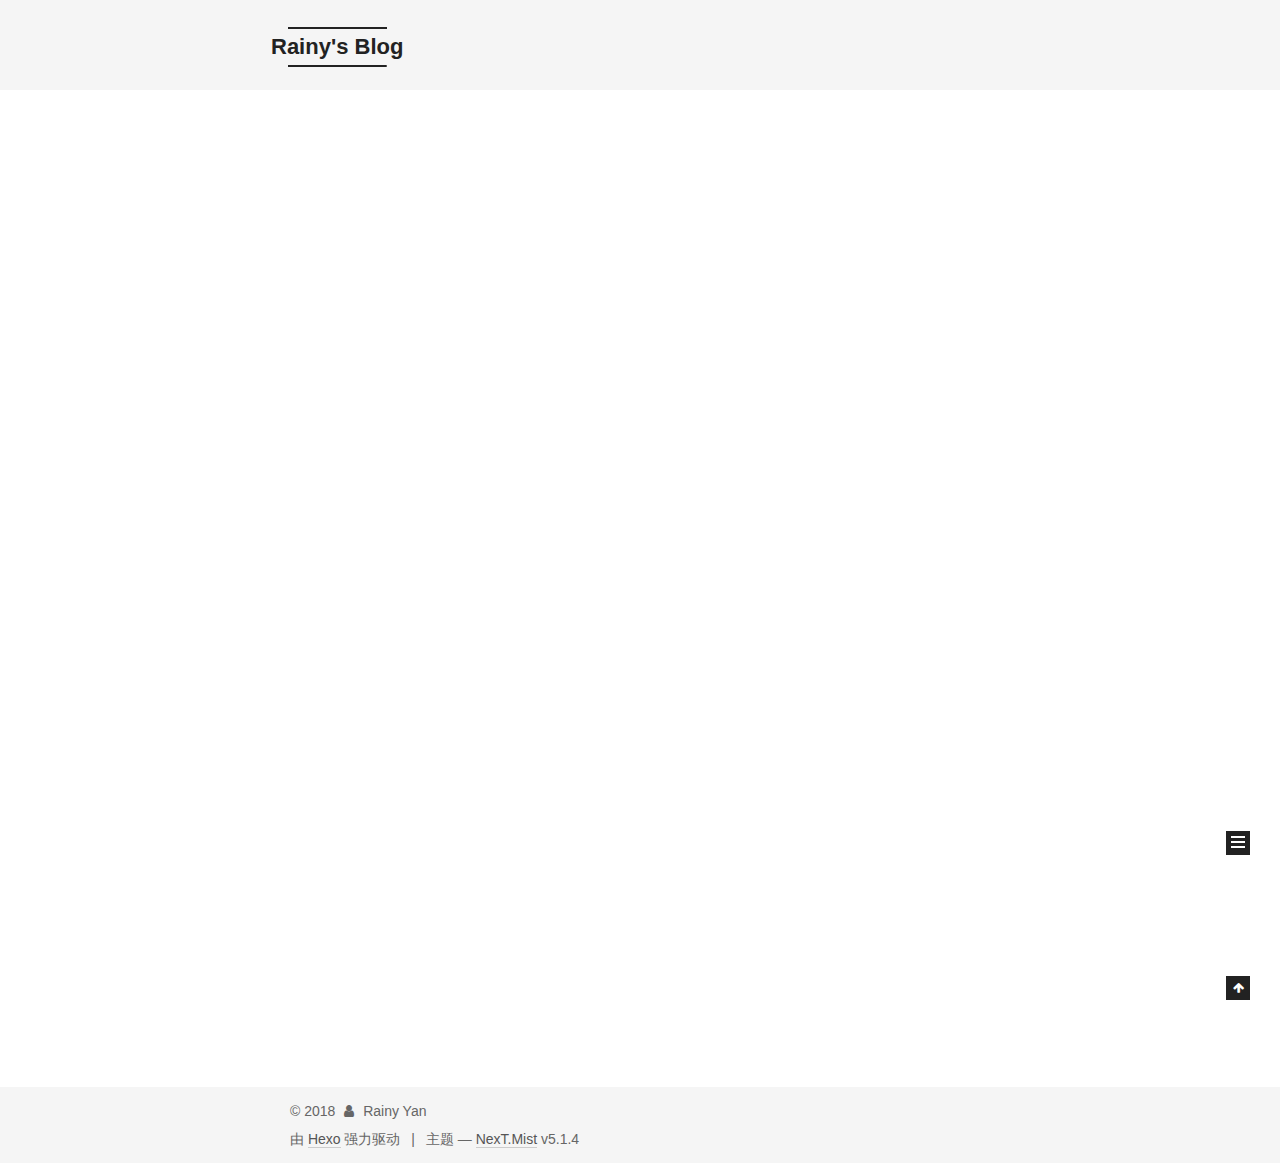
==== commit 266ac0d8: "Site updated: 2018-12-01 18:42:58" ====
--- a/index.html
+++ b/index.html
@@ -229,7 +229,7 @@
   
   
   <div class="post-block">
-    <link itemprop="mainEntityOfPage" href="http://yoursite.com/2018/11/24/test-my-site/">
+    <link itemprop="mainEntityOfPage" href="http://yoursite.com/2018/11/24/box-model/">
 
     <span hidden itemprop="author" itemscope="" itemtype="http://schema.org/Person">
       <meta itemprop="name" content="Rainy Yan">
@@ -248,7 +248,7 @@
         
           <h1 class="post-title" itemprop="name headline">
                 
-                <a class="post-title-link" href="/2018/11/24/test-my-site/" itemprop="url">test_my_site</a></h1>
+                <a class="post-title-link" href="/2018/11/24/box-model/" itemprop="url">盒子模型</a></h1>
         
 
         <div class="post-meta">
@@ -299,12 +299,17 @@
 
       
         
-          
-            
-          
-        
-      
-    </div>
+          <h2 id="什么是盒子模型"><a href="#什么是盒子模型" class="headerlink" title="什么是盒子模型"></a>什么是盒子模型</h2><p>简单的说每个HTML标签就是一个方块，一个方块里面可以包含多个方块。涉及到的位置信息包含：margin，border,padding,content。它们之间的关系是margin包着border包着padding包着content。<br>
+          <!--noindex-->
+          <div class="post-button text-center">
+            <a class="btn" href="/2018/11/24/box-model/#more" rel="contents">
+              阅读全文 &raquo;
+            </a>
+          </div>
+          <!--/noindex-->
+        
+      
+    </p></div>
     
     
     
--- a/css/main.css
+++ b/css/main.css
@@ -1822,7 +1822,7 @@
   width: 4px;
   height: 4px;
   border-radius: 50%;
-  background: #25ccd1;
+  background: #0bff3b;
 }
 .links-of-blogroll {
   font-size: 13px;
